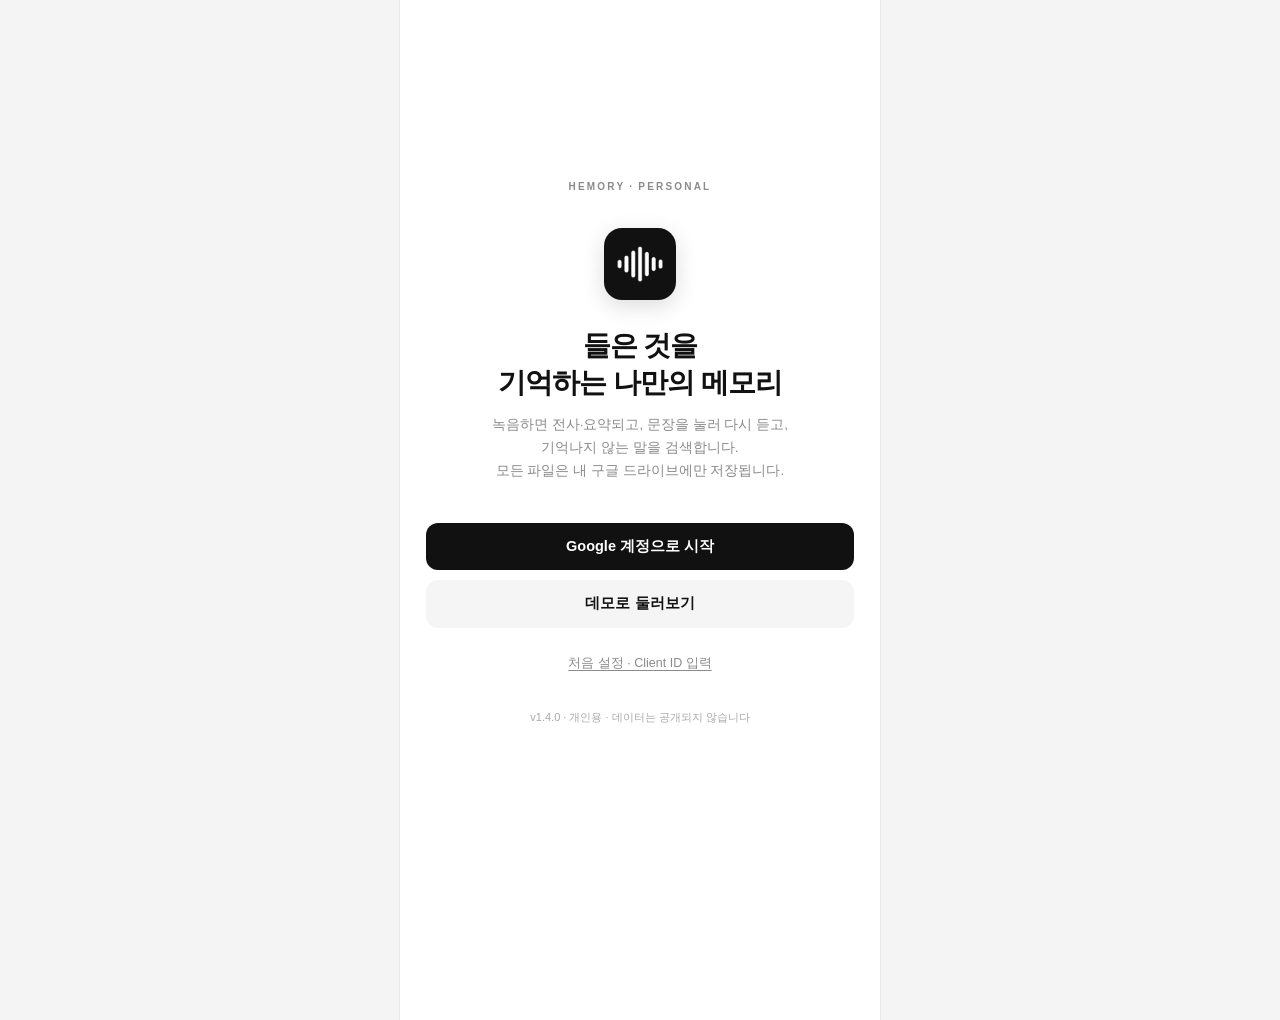
==== index.html @ e5622d0b "v1.4.0: 30분 자동 분할 녹음·리스트 요약·선택/상세 삭제·Blob 재생·무음 감지·기기 복구·센서 재연결 - 녹음: VAD 게이트를 녹음 경로에서 제거(엎어서 시작해도 무" ====
<!DOCTYPE html>
<html lang="ko">
<head>
<meta charset="utf-8">
<meta name="viewport" content="width=device-width, initial-scale=1, viewport-fit=cover, maximum-scale=1, user-scalable=no">
<title>Hemory 개인용</title>
<meta name="description" content="내 드라이브에만 저장되는 개인 녹음·전사·검색 메모리">
<meta name="apple-mobile-web-app-capable" content="yes">
<meta name="mobile-web-app-capable" content="yes">
<meta name="apple-mobile-web-app-status-bar-style" content="default">
<meta name="apple-mobile-web-app-title" content="Hemory">
<meta name="format-detection" content="telephone=no">
<meta name="theme-color" content="#ffffff">
<link rel="manifest" href="manifest.webmanifest">
<link rel="apple-touch-icon" sizes="180x180" href="icons/icon-180.png">
<link rel="icon" href="icons/favicon-32.png" sizes="32x32">
<link rel="stylesheet" href="app.css">
<script src="https://accounts.google.com/gsi/client" async defer></script>
</head>
<body>
<div id="app">

  <!-- ── 인증 게이트 ─────────────────────────────── -->
  <section id="screen-gate" class="screen active">
    <div class="gate">
      <div class="gate-brand">HEMORY<span class="dot">·</span>PERSONAL</div>
      <div class="gate-mark"><img src="icons/icon-192.png" alt="" width="72" height="72"></div>
      <h1 class="gate-title">들은 것을<br>기억하는 나만의 메모리</h1>
      <p class="gate-desc">녹음하면 전사·요약되고, 문장을 눌러 다시 듣고,<br>기억나지 않는 말을 검색합니다.<br>모든 파일은 내 구글 드라이브에만 저장됩니다.</p>
      <button id="btn-signin" class="btn btn-primary btn-block">Google 계정으로 시작</button>
      <button id="btn-demo" class="btn btn-ghost btn-block">데모로 둘러보기</button>
      <button id="btn-gate-setup" class="link-btn">처음 설정 · Client ID 입력</button>
      <div class="gate-foot">v<span id="app-version">1.0</span> · 개인용 · 데이터는 공개되지 않습니다</div>
    </div>
  </section>

  <!-- ── 타임라인 ────────────────────────────────── -->
  <section id="screen-timeline" class="screen">
    <header class="head">
      <div class="head-row">
        <div>
          <div class="brand">HEMORY</div>
          <h1 class="head-title" id="tl-month">기록</h1>
        </div>
        <div class="head-actions">
          <button class="text-btn" id="btn-select">선택</button>
          <button class="icon-btn" id="btn-sync" title="동기화" aria-label="동기화">
            <svg viewBox="0 0 24 24" width="20" height="20"><path d="M4 10a8 8 0 0 1 13.7-4.3L20 8M20 4v4h-4M20 14a8 8 0 0 1-13.7 4.3L4 16M4 20v-4h4" fill="none" stroke="currentColor" stroke-width="1.6" stroke-linecap="round" stroke-linejoin="round"/></svg>
          </button>
        </div>
      </div>
      <div class="head-sub" id="tl-sub">불러오는 중…</div>
    </header>
    <div class="chips" id="tl-chips"></div>
    <div id="recovery" class="recovery" hidden></div>
    <div id="tl-tip"></div>
    <div id="tl-list" class="list"></div>
  </section>

  <!-- ── 검색 ────────────────────────────────────── -->
  <section id="screen-search" class="screen">
    <header class="head head-search">
      <div class="searchbar">
        <svg viewBox="0 0 24 24" width="18" height="18" aria-hidden="true"><circle cx="11" cy="11" r="6.5" fill="none" stroke="currentColor" stroke-width="1.7"/><path d="m16 16 4 4" stroke="currentColor" stroke-width="1.7" stroke-linecap="round"/></svg>
        <input id="q" type="text" inputmode="search" autocomplete="off" autocapitalize="off" placeholder="기억나지 않는 말을 검색" autocomplete="off" enterkeyhint="search">
        <button id="q-clear" class="q-clear" hidden aria-label="지우기">✕</button>
      </div>
      <div class="seg" id="search-mode">
        <button data-mode="search" class="on">검색</button>
        <button data-mode="ask">AI에게 묻기</button>
      </div>
    </header>
    <div class="chips" id="search-chips"></div>
    <div id="search-body" class="list"></div>
  </section>

  <!-- ── 설정 ────────────────────────────────────── -->
  <section id="screen-settings" class="screen">
    <header class="head">
      <div class="brand">HEMORY</div>
      <h1 class="head-title">설정</h1>
    </header>
    <div id="settings-body" class="settings"></div>
  </section>

  <!-- ── 하단 탭 ─────────────────────────────────── -->
  <nav class="tabbar" id="tabbar" hidden>
    <button data-tab="timeline" class="active">
      <svg viewBox="0 0 24 24" width="22" height="22"><path d="M4 7h16M4 12h16M4 17h10" fill="none" stroke="currentColor" stroke-width="1.6" stroke-linecap="round"/></svg>
      <span>타임라인</span>
    </button>
    <button data-tab="search">
      <svg viewBox="0 0 24 24" width="22" height="22"><circle cx="11" cy="11" r="6.5" fill="none" stroke="currentColor" stroke-width="1.7"/><path d="m16 16 4 4" stroke="currentColor" stroke-width="1.7" stroke-linecap="round"/></svg>
      <span>검색</span>
    </button>
    <button data-tab="settings">
      <svg viewBox="0 0 24 24" width="22" height="22"><circle cx="12" cy="12" r="3.2" fill="none" stroke="currentColor" stroke-width="1.6"/><path d="M12 3v2.2M12 18.8V21M3 12h2.2M18.8 12H21M5.6 5.6l1.6 1.6M16.8 16.8l1.6 1.6M18.4 5.6l-1.6 1.6M7.2 16.8l-1.6 1.6" stroke="currentColor" stroke-width="1.6" stroke-linecap="round"/></svg>
      <span>설정</span>
    </button>
  </nav>

  <button class="fab" id="fab" hidden aria-label="녹음 시작">
    <svg viewBox="0 0 24 24" width="24" height="24"><rect x="9" y="3" width="6" height="11" rx="3" fill="none" stroke="currentColor" stroke-width="1.8"/><path d="M6 11a6 6 0 0 0 12 0M12 17v4" fill="none" stroke="currentColor" stroke-width="1.8" stroke-linecap="round"/></svg>
  </button>

  <!-- ── Google 연결이 필요할 때만 나오는 막대 ─────────────── -->
  <button id="conn-bar" class="conn-bar" hidden>
    <svg viewBox="0 0 24 24" width="17" height="17" aria-hidden="true"><path d="M20 12a8 8 0 1 1-2.3-5.6" fill="none" stroke="currentColor" stroke-width="1.7" stroke-linecap="round"/><path d="M20 4v4h-4" fill="none" stroke="currentColor" stroke-width="1.7" stroke-linecap="round" stroke-linejoin="round"/></svg>
    <span>Google 연결이 잠시 끊겼습니다 · <b>탭하여 다시 연결</b></span>
  </button>
</div>

<div id="sheet-root"></div>
<div id="del-bar" class="del-bar" hidden></div>
<div id="auto-bar" class="auto-bar" hidden></div>
<button id="flip-chip" class="flip-chip" hidden></button>
<div id="sleep-overlay" hidden><div class="so-body"><span class="so-dot"></span><span class="so-txt">녹음 중</span><span class="so-time" id="so-time">00:00</span></div><div class="so-hint">들면 자동으로 저장합니다</div></div>
<div id="toast" class="toast" role="status" aria-live="polite"></div>

<script type="module" src="js/app.js"></script>
</body>
</html>
---- app.css ----
/* ── Hemory 개인용 · 화이트 모노톤 ───────────────────────────── */
:root{
  --bg:#ffffff;
  --ink:#111111;
  --ink-2:#3b3b3b;
  --muted:#8b8b8b;
  --muted-2:#a9a9a9;
  --line:#ededed;
  --line-2:#d9d9d9;
  --chip:#f5f5f5;
  --chip-on:#111111;
  --radius:18px;
  --sb:env(safe-area-inset-bottom, 0px);
  --st:env(safe-area-inset-top, 0px);
  --ease:cubic-bezier(.32,.72,0,1);
}
*{box-sizing:border-box;-webkit-tap-highlight-color:transparent}
html,body{margin:0;padding:0}
body{
  background:#f4f4f4;color:var(--ink);
  font-family:-apple-system,BlinkMacSystemFont,"Apple SD Gothic Neo","Pretendard","Helvetica Neue",Arial,sans-serif;
  font-size:15px;line-height:1.5;
  -webkit-font-smoothing:antialiased;
  overscroll-behavior-y:none;
}
button{font:inherit;color:inherit;border:0;background:none;cursor:pointer}
input{font:inherit;color:inherit}
#app{
  max-width:480px;margin:0 auto;min-height:100dvh;background:var(--bg);
  box-shadow:0 0 0 1px rgba(0,0,0,.05);position:relative;
  padding-top:var(--st);
  overflow-x:hidden;
}
.screen{display:none;padding-bottom:calc(120px + var(--sb))}
.screen.active{display:block;animation:fade .22s var(--ease)}
@keyframes fade{from{opacity:0;transform:translateY(4px)}to{opacity:1;transform:none}}

/* ── 공통 헤더 ─────────────────────────────── */
.head{padding:22px 20px 8px}
.head-row{display:flex;align-items:flex-start;justify-content:space-between;gap:12px}
.brand{font-size:10px;letter-spacing:.18em;color:var(--muted);font-weight:600;margin-bottom:6px}
.head-title{margin:0;font-size:27px;line-height:1.22;letter-spacing:-.03em;font-weight:700}
.head-sub{margin-top:8px;font-size:13px;color:var(--muted)}
.icon-btn{
  width:38px;height:38px;border:1px solid var(--line-2);border-radius:50%;
  display:grid;place-items:center;color:var(--ink-2);background:#fff;flex:0 0 auto;margin-top:2px;
}
.icon-btn:active{background:var(--chip)}
.icon-btn.spin svg{animation:spin 1s linear infinite}
@keyframes spin{to{transform:rotate(360deg)}}

/* ── 칩 ────────────────────────────────────── */
.chips{display:flex;gap:7px;padding:10px 20px 4px;overflow-x:auto;scrollbar-width:none}
.chips::-webkit-scrollbar{display:none}
.chip{
  flex:0 0 auto;padding:7px 13px;border-radius:999px;background:var(--chip);
  font-size:13px;color:var(--ink-2);white-space:nowrap;border:1px solid transparent;
  transition:background .15s,color .15s;
}
.chip.on{background:var(--chip-on);color:#fff}

/* ── 타임라인 ──────────────────────────────── */
.list{padding:6px 12px 0}
.daylabel{
  display:flex;align-items:baseline;gap:8px;
  padding:18px 8px 8px;font-size:12px;color:var(--muted);letter-spacing:.02em;
}
.daylabel b{color:var(--ink);font-size:14px;font-weight:600;letter-spacing:-.01em}
.card{
  display:grid;grid-template-columns:52px 1fr;gap:12px;width:100%;text-align:left;
  padding:14px 12px;border-radius:14px;background:#fff;border:1px solid var(--line);
  margin-bottom:8px;transition:background .12s;
}
.card:active{background:#fafafa}
.card.pending{border-style:dashed;color:var(--ink-2)}
.card-time{font-size:12px;color:var(--muted);font-variant-numeric:tabular-nums;padding-top:2px}
.card-top{display:flex;align-items:center;gap:6px;margin-bottom:5px}
.tag{font-size:10px;letter-spacing:.06em;font-weight:600;padding:3px 7px;border-radius:6px;background:var(--chip);color:var(--ink-2)}
.tag.meeting{background:#111;color:#fff}
.tag.pending{background:#fff;border:1px dashed var(--line-2);color:var(--muted)}
.card-title{font-size:15.5px;font-weight:600;letter-spacing:-.02em;line-height:1.35;margin:0 0 4px;display:-webkit-box;-webkit-line-clamp:2;-webkit-box-orient:vertical;overflow:hidden}
.card-line{font-size:13px;color:var(--muted);line-height:1.45;margin:0;display:-webkit-box;-webkit-line-clamp:2;-webkit-box-orient:vertical;overflow:hidden}
.card-meta{display:flex;gap:10px;font-size:11.5px;color:var(--muted-2);margin-top:7px}

.empty{padding:56px 24px;text-align:center;color:var(--muted)}
.empty h3{margin:0 0 6px;font-size:15px;font-weight:600;color:var(--ink)}
.empty p{margin:0;font-size:13px;line-height:1.6}

/* ── 검색 ──────────────────────────────────── */
.head-search{padding-top:16px;position:sticky;top:0;background:rgba(255,255,255,.94);backdrop-filter:saturate(180%) blur(14px);z-index:6;padding-bottom:10px;border-bottom:1px solid var(--line)}
.searchbar{display:flex;align-items:center;gap:9px;padding:0 14px;height:44px;border-radius:13px;background:var(--chip);color:var(--muted)}
.searchbar input{flex:1;border:0;background:none;outline:none;font-size:15.5px;color:var(--ink)}
.searchbar input::placeholder{color:var(--muted)}
.q-clear{font-size:12px;color:var(--muted);padding:4px 6px}
.seg{display:flex;gap:4px;margin-top:10px;background:var(--chip);padding:3px;border-radius:11px}
.seg button{flex:1;padding:7px 0;border-radius:8px;font-size:13px;color:var(--muted);font-weight:500}
.seg button.on{background:#fff;color:var(--ink);font-weight:600;box-shadow:0 1px 2px rgba(0,0,0,.06)}
.hit{width:100%;text-align:left;padding:14px 10px;border-bottom:1px solid var(--line)}
.hit:active{background:#fafafa}
.hit-meta{display:flex;gap:8px;align-items:center;font-size:11.5px;color:var(--muted);margin-bottom:6px}
.hit-text{font-size:14.5px;line-height:1.55;letter-spacing:-.01em;margin:0}
.hit-text mark{background:#111;color:#fff;border-radius:3px;padding:0 2px}
.hit-where{font-size:11.5px;color:var(--muted-2);margin-top:6px}
.search-hint{padding:14px 20px;font-size:12.5px;color:var(--muted)}
.ask-box{padding:16px 16px 0}
.ask-card{border:1px solid var(--line);border-radius:16px;padding:16px}
.ask-q{font-size:13px;color:var(--muted);margin-bottom:8px}
.ask-a{font-size:15px;line-height:1.65;white-space:pre-wrap}
.ask-src{margin-top:14px;border-top:1px solid var(--line);padding-top:10px}
.ask-src h4{margin:0 0 6px;font-size:11px;letter-spacing:.08em;color:var(--muted);font-weight:600}
.src{display:block;width:100%;text-align:left;padding:8px 0;font-size:12.5px;color:var(--ink-2);border-bottom:1px solid var(--line)}
.src:last-child{border-bottom:0}
.src b{font-weight:600}
.src span{color:var(--muted-2);font-variant-numeric:tabular-nums}

/* ── 설정 ──────────────────────────────────── */
.settings{padding:8px 20px 0}
.sgroup{margin-bottom:26px}
.sgroup h2{font-size:11px;letter-spacing:.12em;color:var(--muted);font-weight:600;margin:0 0 8px}
.srow{display:flex;align-items:center;justify-content:space-between;gap:14px;padding:14px 0;border-bottom:1px solid var(--line)}
.srow:last-child{border-bottom:0}
.srow .k{font-size:14px}
.srow .v{font-size:13px;color:var(--muted);text-align:right;word-break:break-all}
.srow button.act{font-size:13px;color:var(--ink);text-decoration:underline;text-underline-offset:3px}
.note{font-size:12px;color:var(--muted);line-height:1.65;margin:8px 0 0}
.field{margin-top:10px}
.field label{display:block;font-size:12px;color:var(--muted);margin-bottom:6px}
.field input{width:100%;padding:12px 13px;border:1px solid var(--line-2);border-radius:11px;font-size:13.5px;outline:none;background:#fff}
.field input:focus{border-color:#111}
.field .hint{font-size:11.5px;color:var(--muted-2);margin-top:6px;line-height:1.55}
.btn{display:inline-flex;align-items:center;justify-content:center;gap:8px;border-radius:12px;font-size:14.5px;font-weight:600;padding:13px 18px;transition:opacity .15s,background .15s;text-decoration:none}
.btn:active{opacity:.7}
.btn-primary{background:#111;color:#fff}
.btn-ghost{background:var(--chip);color:var(--ink)}
.btn-line{background:#fff;color:var(--ink);border:1px solid var(--line-2)}
.btn-block{width:100%;margin-top:10px}
.btn[disabled]{opacity:.45}
.link-btn{font-size:12.5px;color:var(--muted);text-decoration:underline;text-underline-offset:3px;margin-top:18px;padding:8px}

/* ── 게이트 ────────────────────────────────── */
.gate{padding:44px 26px 40px;text-align:center;min-height:100dvh;display:flex;flex-direction:column;justify-content:center}
.gate-brand{font-size:10px;letter-spacing:.22em;color:var(--muted);font-weight:600;margin-bottom:34px}
.gate-brand .dot{margin:0 4px}
.gate-mark img{border-radius:18px;box-shadow:0 6px 22px rgba(0,0,0,.14)}
.gate-title{font-size:28px;line-height:1.32;letter-spacing:-.035em;margin:22px 0 12px;font-weight:700}
.gate-desc{font-size:13.5px;color:var(--muted);line-height:1.7;margin:0 0 30px}
.gate-foot{margin-top:28px;font-size:11px;color:var(--muted-2)}

/* ── 탭바 · FAB ────────────────────────────── */
.tabbar{
  position:fixed;left:0;right:0;bottom:0;z-index:20;
  max-width:480px;margin:0 auto;display:flex;
  background:rgba(255,255,255,.92);backdrop-filter:saturate(180%) blur(18px);
  border-top:1px solid var(--line);padding-bottom:var(--sb);
}
.tabbar[hidden]{display:none}
.fab[hidden]{display:none}
/* 안내 배너(타임라인 상단 인라인) */
.install-tip{display:flex;gap:10px;align-items:flex-start;background:#111;color:#fff;border-radius:14px;padding:12px 14px;margin:14px 20px 2px;font-size:12.5px;line-height:1.5;animation:fade .3s var(--ease)}
.install-tip .x{color:#fff;opacity:.55;font-size:14px;flex:0 0 auto;padding:0 2px}
.install-tip b{font-weight:600}
.install-tip span{display:block;color:rgba(255,255,255,.62);margin-top:2px}
.tabbar button{flex:1;display:flex;flex-direction:column;align-items:center;gap:3px;padding:9px 0 7px;color:var(--muted-2);font-size:10.5px;letter-spacing:.01em}
.tabbar button.active{color:var(--ink)}
.tabbar button.active svg{stroke-width:1.9}
.fab{
  position:fixed;z-index:21;right:calc(50% - 240px + 18px);bottom:calc(74px + var(--sb));
  width:56px;height:56px;border-radius:50%;background:#111;color:#fff;
  display:grid;place-items:center;box-shadow:0 8px 24px rgba(0,0,0,.22);
}
@media (max-width:520px){.fab{right:18px}}
.fab:active{transform:scale(.96)}

/* ── 시트 ──────────────────────────────────── */
.sheet-backdrop{position:fixed;inset:0;background:rgba(0,0,0,.35);z-index:30;opacity:0;transition:opacity .24s}
.sheet-backdrop.show{opacity:1}
.sheet{
  position:fixed;left:0;right:0;bottom:0;z-index:31;max-width:480px;margin:0 auto;
  background:#fff;border-radius:24px 24px 0 0;max-height:92dvh;display:flex;flex-direction:column;
  transform:translateY(100%);transition:transform .32s var(--ease);box-shadow:0 -8px 40px rgba(0,0,0,.14);
}
.sheet.show{transform:none}
.sheet.tall{height:92dvh}
.sheet-head{flex:0 0 auto;padding:8px 20px 12px;border-bottom:1px solid var(--line);position:relative}
.grab{width:36px;height:4px;border-radius:2px;background:var(--line-2);margin:0 auto 12px}
.sheet-title{margin:0;font-size:19px;line-height:1.3;letter-spacing:-.025em;font-weight:700;padding-right:34px}
.sheet-sub{font-size:12px;color:var(--muted);margin-top:6px;display:flex;gap:8px;flex-wrap:wrap;align-items:center}
.sheet-close{position:absolute;right:14px;top:22px;width:30px;height:30px;border-radius:50%;background:var(--chip);color:var(--ink-2);display:grid;place-items:center;font-size:13px}
.sheet-body{flex:1 1 auto;overflow-y:auto;-webkit-overflow-scrolling:touch;padding:0 0 24px}
.sheet-foot{flex:0 0 auto;border-top:1px solid var(--line);padding:10px 16px calc(10px + var(--sb));background:#fff}

/* ── 상세 ──────────────────────────────────── */
.detail-sec{padding:18px 20px;border-bottom:1px solid var(--line)}
.detail-sec:last-child{border-bottom:0}
.detail-sec h3{font-size:11px;letter-spacing:.1em;color:var(--muted);font-weight:600;margin:0 0 10px}
.oneline{font-size:16px;line-height:1.55;letter-spacing:-.02em;margin:0;font-weight:500}
.bullets{margin:0;padding:0;list-style:none}
.bullets li{position:relative;padding-left:13px;font-size:14px;line-height:1.6;margin-bottom:7px;color:var(--ink-2)}
.bullets li:before{content:"";position:absolute;left:0;top:9px;width:4px;height:4px;border-radius:50%;background:var(--line-2)}
.actions li{padding-left:0;display:flex;gap:8px;align-items:flex-start}
.actions li:before{display:none}
.actions .own{flex:0 0 auto;font-size:11px;font-weight:600;background:var(--chip);border-radius:5px;padding:2px 6px;margin-top:2px}
.transcript{padding:6px 12px 0}
.tr-hint{font-size:11.5px;color:var(--muted-2);padding:0 8px 10px}
.tr{display:grid;grid-template-columns:34px 1fr;gap:10px;width:100%;text-align:left;padding:8px;border-radius:10px;transition:background .15s}
.tr:active{background:#f7f7f7}
.tr.on{background:#f4f4f4}
.tr-t{font-size:10.5px;color:var(--muted-2);font-variant-numeric:tabular-nums;padding-top:4px}
.tr-body{font-size:14.5px;line-height:1.6;letter-spacing:-.01em;color:var(--ink-2)}
.tr.on .tr-body{color:var(--ink)}
.tr-sp{font-size:10.5px;color:var(--muted);font-weight:600;margin-right:5px}

/* ── 플레이어 ──────────────────────────────── */
.player{display:flex;align-items:center;gap:12px}
.pl-btn{width:40px;height:40px;border-radius:50%;background:#111;color:#fff;display:grid;place-items:center;flex:0 0 auto}
.pl-btn.small{width:34px;height:34px;background:var(--chip);color:var(--ink)}
.pl-mid{flex:1;min-width:0}
.pl-bar{height:3px;background:var(--line);border-radius:2px;overflow:hidden;margin-bottom:6px}
.pl-bar i{display:block;height:100%;width:0;background:#111}
.pl-time{display:flex;justify-content:space-between;font-size:10.5px;color:var(--muted);font-variant-numeric:tabular-nums}
.pl-title{font-size:11.5px;color:var(--muted);white-space:nowrap;overflow:hidden;text-overflow:ellipsis;margin-bottom:2px}

/* ── 녹음 시트 ─────────────────────────────── */
.rec-wrap{padding:10px 22px 26px;text-align:center}
.rec-timer{font-size:44px;font-weight:300;letter-spacing:-.02em;font-variant-numeric:tabular-nums;margin:8px 0 2px}
.rec-state{font-size:12px;color:var(--muted);letter-spacing:.06em;margin-bottom:14px}
.wave{height:64px;display:flex;align-items:center;justify-content:center;gap:3px;margin-bottom:18px}
.wave i{width:3px;border-radius:2px;background:#111;height:6px;transition:height .09s linear}
.rec-controls{display:flex;align-items:center;justify-content:center;gap:22px;margin:6px 0 4px}
.rec-main{width:72px;height:72px;border-radius:50%;background:#111;color:#fff;display:grid;place-items:center;font-size:13px;font-weight:600}
.rec-main.stop{background:#fff;border:2px solid #111;color:#111}
.rec-side{width:46px;height:46px;border-radius:50%;background:var(--chip);display:grid;place-items:center;font-size:12px;color:var(--ink-2)}
.rec-save{text-align:left;margin-top:18px}
.rec-save .field{margin-top:14px}
.rec-note{font-size:11.5px;color:var(--muted);line-height:1.6;margin-top:14px;text-align:left;padding:12px;background:var(--chip);border-radius:12px}
.rec-badges{display:flex;flex-wrap:wrap;gap:6px;justify-content:center;min-height:23px;margin:-6px 0 10px}
.rec-badge{font-size:11px;line-height:1;padding:6px 10px;border-radius:999px;background:var(--chip);color:var(--muted);display:inline-flex;align-items:center;gap:5px}
.rec-badge.on{background:#111;color:#fff}
.rec-opt{display:flex;align-items:center;gap:12px;text-align:left;padding:11px 13px;border:1px solid var(--line);border-radius:14px;margin:14px 0 4px}
.rec-opt-txt{flex:1}
.rec-opt-txt b{display:block;font-size:13px;font-weight:600;letter-spacing:-.01em}
.rec-opt-txt span{display:block;font-size:11.5px;color:var(--muted);line-height:1.45;margin-top:3px}
.sw{flex:0 0 auto;width:44px;height:26px;border-radius:999px;background:#d7d7d7;position:relative;transition:background .18s;border:0;padding:0}
.sw i{position:absolute;top:3px;left:3px;width:20px;height:20px;border-radius:50%;background:#fff;box-shadow:0 1px 2px rgba(0,0,0,.22);transition:transform .18s}
.sw[aria-checked="true"]{background:#111}
.sw[aria-checked="true"] i{transform:translateX(18px)}
.sw:disabled{opacity:.4}

/* 뒤집어 녹음 — 상태 칩(타임라인) */
.flip-chip{position:fixed;left:50%;transform:translateX(-50%);bottom:calc(var(--sb) + 78px);z-index:64;display:inline-flex;align-items:center;gap:7px;padding:8px 13px;border-radius:999px;background:rgba(17,17,17,.92);color:#fff;font-size:11.5px;line-height:1;box-shadow:0 6px 20px rgba(0,0,0,.18);animation:fade .25s var(--ease);max-width:calc(100% - 32px);white-space:nowrap;overflow:hidden;text-overflow:ellipsis}
.flip-chip[hidden]{display:none}
.flip-chip .fc-dot{width:7px;height:7px;border-radius:50%;background:#6f6f6f;flex:0 0 auto}
.flip-chip[data-state="ready"] .fc-dot{background:#fff}
.flip-chip[data-state="active"] .fc-dot{background:#fff;animation:sopulse 1.2s infinite}
.flip-chip[data-state="need-tap"] .fc-dot{background:#9a9a9a;box-shadow:0 0 0 2px rgba(255,255,255,.18)}
.flip-chip[data-state="denied"] .fc-dot,.flip-chip[data-state="nosignal"] .fc-dot{background:#ef4444}
.flip-chip:active{transform:translateX(-50%) scale(.99)}

/* 뒤집어 녹음 — 설정의 센서 실시간 표시 */
.flip-test{margin:10px 0 2px;border:1px solid var(--line);border-radius:14px;overflow:hidden}
.flip-now{padding:10px 13px;font-size:12px;color:var(--ink-2);font-variant-numeric:tabular-nums}
.flip-verdict{padding:10px 13px;font-size:12px;font-weight:600;color:var(--muted);border-top:1px solid var(--line);transition:background .18s,color .18s}
.flip-verdict[data-pose="down"]{background:#111;color:#fff}

/* 예약 녹음 배너 */
.auto-bar{position:fixed;left:50%;transform:translateX(-50%);width:calc(100% - 24px);max-width:456px;bottom:calc(var(--sb) + 76px);z-index:70;display:flex;align-items:center;gap:10px;padding:11px 14px;background:#111;color:#fff;border-radius:14px;box-shadow:0 10px 28px rgba(0,0,0,.22)}
.auto-bar[hidden]{display:none}
.ab-dot{width:8px;height:8px;border-radius:50%;background:#fff;opacity:.85;animation:sopulse 1.6s infinite;flex:0 0 auto}
.ab-main{flex:1;min-width:0}
.ab-main b{display:block;font-size:12.5px;font-weight:600}
.ab-main span{display:block;font-size:11px;color:rgba(255,255,255,.62);font-variant-numeric:tabular-nums;white-space:nowrap;overflow:hidden;text-overflow:ellipsis}
.ab-stop{flex:0 0 auto;font-size:12px;font-weight:600;padding:7px 12px;border-radius:10px;background:rgba(255,255,255,.16);color:#fff}

/* Google 연결이 필요할 때만 나오는 막대 */
.conn-bar{
  position:fixed;left:50%;transform:translateX(-50%);width:calc(100% - 24px);max-width:456px;
  bottom:calc(var(--sb) + 62px);z-index:65;display:flex;align-items:center;gap:9px;
  padding:10px 14px;background:#111;color:#fff;border-radius:13px;text-align:left;font-size:12px;line-height:1.35;
  box-shadow:0 10px 26px rgba(0,0,0,.2);animation:fade .25s var(--ease);
}
.conn-bar[hidden]{display:none}
.conn-bar svg{flex:0 0 auto;opacity:.85}
.conn-bar b{font-weight:600}
.conn-bar:active{transform:translateX(-50%) scale(.99)}

/* 뒤집어서 녹음 — OLED 절전 오버레이 */
#sleep-overlay{position:fixed;inset:0;background:#000;z-index:90;display:flex;flex-direction:column;align-items:center;justify-content:center;opacity:0;transition:opacity .4s var(--ease)}
#sleep-overlay[hidden]{display:none}
#sleep-overlay.show{opacity:1}
.so-body{display:flex;align-items:center;gap:10px;color:#6d6d6d}
.so-dot{width:8px;height:8px;border-radius:50%;background:#7a7a7a;animation:sopulse 1.8s infinite}
.so-txt{font-size:12px;letter-spacing:.2em}
.so-time{font-size:12px;font-variant-numeric:tabular-nums;color:#585858}
.so-hint{position:absolute;bottom:calc(var(--sb) + 30px);font-size:10.5px;color:#3a3a3a;letter-spacing:.04em}
@keyframes sopulse{0%,100%{opacity:.22}50%{opacity:.85}}

/* 예약 녹음 설정 */
.sch{margin-top:10px;border-top:1px solid var(--line)}
.sch-row{display:flex;align-items:center;gap:8px;padding:9px 0;border-bottom:1px solid var(--line)}
.sch-day{flex:0 0 auto;width:34px;height:30px;border-radius:9px;background:var(--chip);color:var(--muted);font-size:13px;font-weight:600}
.sch-day.on{background:#111;color:#fff}
.sch-row input[type=time]{flex:1;min-width:0;border:1px solid var(--line-2);border-radius:9px;padding:6px 8px;font-size:13px;background:#fff;color:var(--ink);font-variant-numeric:tabular-nums;-webkit-appearance:none}
.sch-row input[type=time]:disabled{opacity:.4}
.sch-dash{color:var(--muted-2);font-size:12px}
.sch-hint{display:flex;justify-content:space-between;align-items:center;margin-top:10px;font-size:11.5px;color:var(--muted)}
.guide-step{display:flex;gap:10px;font-size:13px;line-height:1.6;color:var(--ink-2);margin-bottom:8px}
.guide-step b{flex:0 0 18px;font-weight:600;color:var(--ink)}
.guide-block{border:1px solid var(--line);border-radius:14px;padding:14px;margin-bottom:12px}
.guide-block h3{margin:0 0 8px;font-size:14px;font-weight:700;letter-spacing:-.01em}

/* ── 토스트 ────────────────────────────────── */
.toast{
  position:fixed;left:50%;bottom:calc(96px + var(--sb));transform:translate(-50%,14px);
  background:#111;color:#fff;font-size:12.5px;padding:10px 16px;border-radius:999px;
  opacity:0;pointer-events:none;transition:opacity .2s,transform .2s;z-index:60;max-width:86%;text-align:center;
}
.toast.show{opacity:1;transform:translate(-50%,0)}
.spinner{width:16px;height:16px;border:2px solid rgba(255,255,255,.35);border-top-color:#fff;border-radius:50%;animation:spin .8s linear infinite;display:inline-block}
.spinner.dark{border-color:rgba(0,0,0,.15);border-top-color:#111}
.loading{padding:40px 20px;text-align:center;color:var(--muted);font-size:13px}

/* ── v1.4: 선택 삭제 · 요약 미리보기 · 재생 상태 · 구간 표시 ─────────── */
.head-actions{display:flex;align-items:center;gap:6px;flex:0 0 auto}
.text-btn{padding:0 10px;height:38px;border-radius:19px;border:1px solid var(--line-2);background:#fff;font-size:12.5px;font-weight:600;color:var(--ink-2);letter-spacing:-.01em}
.text-btn.on{background:#111;border-color:#111;color:#fff}
.text-btn:active{transform:scale(.98)}
.btn-danger{background:#111;color:#fff}
.btn-danger:disabled{opacity:.35}

.card.selectable{grid-template-columns:24px 52px 1fr}
.card.selectable .ck{
  width:22px;height:22px;border-radius:50%;border:1.5px solid var(--line-2);
  display:grid;place-items:center;font-size:12px;line-height:1;color:#fff;align-self:center;background:#fff;
}
.card.on{border-color:#111;background:#fafafa}
.card.on .ck{background:#111;border-color:#111}
.tag.seg{background:#fff;border:1px solid var(--line-2);color:var(--muted);font-variant-numeric:tabular-nums}

.del-bar{
  position:fixed;left:50%;transform:translateX(-50%);width:calc(100% - 24px);max-width:456px;
  bottom:calc(var(--sb) + 76px);z-index:72;display:flex;align-items:center;gap:8px;
  padding:10px 12px;background:#111;color:#fff;border-radius:14px;box-shadow:0 10px 28px rgba(0,0,0,.22);
}
.del-bar[hidden]{display:none}
.del-bar .db-n{flex:1;font-size:12.5px;font-weight:600}
.db-btn{padding:7px 12px;border-radius:999px;background:rgba(255,255,255,.14);color:#fff;font-size:12px;font-weight:600;white-space:nowrap}
.db-btn.danger{background:#fff;color:#111}
.db-btn:disabled{opacity:.4}

.del-list{border:1px solid var(--line);border-radius:12px;overflow:hidden}
.del-row{display:flex;gap:10px;padding:9px 12px;font-size:12.5px;border-bottom:1px solid var(--line);line-height:1.4}
.del-row:last-child{border-bottom:0}
.del-row .dr-t{color:var(--muted);flex:0 0 auto;font-variant-numeric:tabular-nums}
.del-row .dr-n{flex:1;min-width:0;overflow:hidden;text-overflow:ellipsis;white-space:nowrap}
.del-row.muted{color:var(--muted)}
.link-danger{font-size:12.5px;color:var(--muted);text-decoration:underline;text-underline-offset:3px}

.recovery{padding:6px 20px 0}
.rec-card{display:flex;align-items:center;gap:10px;padding:11px 12px;border:1px solid var(--line-2);border-radius:14px;background:#fafafa}
.rec-card .rc-main{flex:1;min-width:0;display:flex;flex-direction:column;gap:2px}
.rec-card .rc-main b{font-size:12.5px;letter-spacing:-.01em}
.rec-card .rc-main span{font-size:11.5px;color:var(--muted);overflow:hidden;text-overflow:ellipsis;white-space:nowrap}
.rec-card .db-btn{background:#111;color:#fff}
.rec-card .db-btn:last-child{background:var(--chip);color:var(--ink-2)}

.pl-status{margin-top:8px;font-size:11.5px;color:var(--muted);text-align:center;line-height:1.4}
.pl-status.loading{color:var(--muted)}
.pl-status.error{color:#b91c1c}
.pl-btn.busy{opacity:.55}

.tr-head{
  position:sticky;top:0;z-index:2;margin:12px 0 4px;padding:6px 2px 5px;
  font-size:10.5px;letter-spacing:.08em;color:var(--muted);font-weight:600;
  background:linear-gradient(#fff 70%,rgba(255,255,255,0));
}
.tr-head:first-child{margin-top:2px}
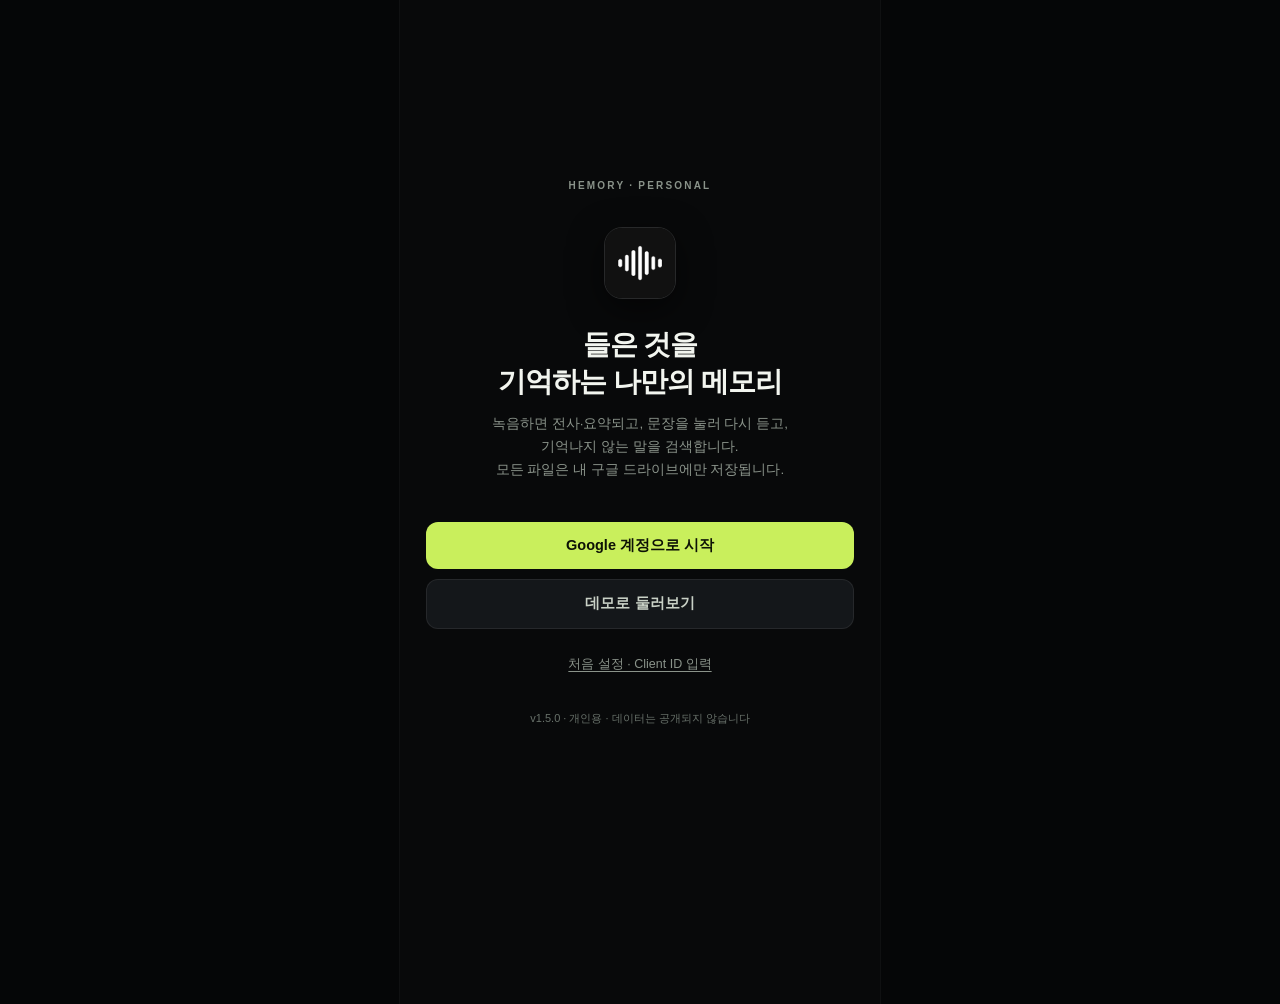
==== commit 14008642: "v1.5.0: 다크 타임라인 UI(4탭) + 앱 전환 복귀 시 마이크·센서 재요청 제거 - 참고 스크린샷 구조로 UI 개편: 딥 블랙 배경 + 라임 포인트, 상단 듣기 시작 바(마" ====
--- a/index.html
+++ b/index.html
@@ -7,10 +7,10 @@
 <meta name="description" content="내 드라이브에만 저장되는 개인 녹음·전사·검색 메모리">
 <meta name="apple-mobile-web-app-capable" content="yes">
 <meta name="mobile-web-app-capable" content="yes">
-<meta name="apple-mobile-web-app-status-bar-style" content="default">
+<meta name="apple-mobile-web-app-status-bar-style" content="black">
 <meta name="apple-mobile-web-app-title" content="Hemory">
 <meta name="format-detection" content="telephone=no">
-<meta name="theme-color" content="#ffffff">
+<meta name="theme-color" content="#0a0b0c">
 <link rel="manifest" href="manifest.webmanifest">
 <link rel="apple-touch-icon" sizes="180x180" href="icons/icon-180.png">
 <link rel="icon" href="icons/favicon-32.png" sizes="32x32">
@@ -36,48 +36,99 @@
 
   <!-- ── 타임라인 ────────────────────────────────── -->
   <section id="screen-timeline" class="screen">
-    <header class="head">
-      <div class="head-row">
-        <div>
-          <div class="brand">HEMORY</div>
-          <h1 class="head-title" id="tl-month">기록</h1>
-        </div>
-        <div class="head-actions">
-          <button class="text-btn" id="btn-select">선택</button>
-          <button class="icon-btn" id="btn-sync" title="동기화" aria-label="동기화">
-            <svg viewBox="0 0 24 24" width="20" height="20"><path d="M4 10a8 8 0 0 1 13.7-4.3L20 8M20 4v4h-4M20 14a8 8 0 0 1-13.7 4.3L4 16M4 20v-4h4" fill="none" stroke="currentColor" stroke-width="1.6" stroke-linecap="round" stroke-linejoin="round"/></svg>
-          </button>
-        </div>
-      </div>
-      <div class="head-sub" id="tl-sub">불러오는 중…</div>
-    </header>
-    <div class="chips" id="tl-chips"></div>
+    <div class="topbar">
+      <button class="menu-btn" id="btn-menu" aria-label="메뉴 · 설정">
+        <svg viewBox="0 0 24 24" width="20" height="20" aria-hidden="true"><path d="M4 7h16M4 12h16M4 17h16" fill="none" stroke="currentColor" stroke-width="1.7" stroke-linecap="round"/></svg>
+      </button>
+      <span class="topbar-sep" aria-hidden="true"></span>
+      <button class="listen-pill" id="btn-listen" aria-label="탭하여 듣기 시작">
+        <span class="lp-text">
+          <span class="lp-title">탭하여 듣기 시작</span>
+          <span class="lp-sub">마지막 시작 <b id="last-start">—</b></span>
+        </span>
+        <span class="lp-wave" aria-hidden="true"></span>
+      </button>
+    </div>
+
+    <div class="datenav">
+      <button class="dn-month" id="dn-month" aria-label="다른 날짜 고르기">
+        <span id="dn-month-text">2026 / 11</span>
+        <svg viewBox="0 0 24 24" width="15" height="15" aria-hidden="true"><path d="m9 6 6 6-6 6" fill="none" stroke="currentColor" stroke-width="1.8" stroke-linecap="round" stroke-linejoin="round"/></svg>
+      </button>
+      <button class="dn-today" id="btn-today">오늘로</button>
+    </div>
+
+    <div class="weekstrip" id="weekstrip" role="tablist" aria-label="요일별 날짜"></div>
+
     <div id="recovery" class="recovery" hidden></div>
     <div id="tl-tip"></div>
-    <div id="tl-list" class="list"></div>
+    <div id="tl-status" class="tl-status" hidden></div>
+    <div id="dayview" class="dayview"></div>
   </section>
 
-  <!-- ── 검색 ────────────────────────────────────── -->
+  <!-- ── 활동: 카테고리 · 요약 · 검색 ─────────────── -->
   <section id="screen-search" class="screen">
-    <header class="head head-search">
+    <header class="phead">
+      <h1>활동</h1>
+      <p>카테고리 · 요약 · 검색</p>
+    </header>
+    <div class="searchwrap">
       <div class="searchbar">
         <svg viewBox="0 0 24 24" width="18" height="18" aria-hidden="true"><circle cx="11" cy="11" r="6.5" fill="none" stroke="currentColor" stroke-width="1.7"/><path d="m16 16 4 4" stroke="currentColor" stroke-width="1.7" stroke-linecap="round"/></svg>
-        <input id="q" type="text" inputmode="search" autocomplete="off" autocapitalize="off" placeholder="기억나지 않는 말을 검색" autocomplete="off" enterkeyhint="search">
+        <input id="q" type="text" inputmode="search" autocomplete="off" autocapitalize="off" spellcheck="false" placeholder="기억나지 않는 말을 검색" enterkeyhint="search">
         <button id="q-clear" class="q-clear" hidden aria-label="지우기">✕</button>
       </div>
       <div class="seg" id="search-mode">
         <button data-mode="search" class="on">검색</button>
         <button data-mode="ask">AI에게 묻기</button>
       </div>
-    </header>
+    </div>
     <div class="chips" id="search-chips"></div>
     <div id="search-body" class="list"></div>
+  </section>
+
+  <!-- ── 인물: 화자 ─────────────────────────────── -->
+  <section id="screen-people" class="screen">
+    <header class="phead">
+      <h1>인물</h1>
+      <p>전사에서 확인된 화자</p>
+    </header>
+    <div id="people-sum" class="people-sum"></div>
+    <div id="people-list" class="list"></div>
+  </section>
+
+  <!-- ── 에이전트: AI 질문 · 설정 ─────────────────── -->
+  <section id="screen-agent" class="screen">
+    <header class="phead">
+      <h1>에이전트</h1>
+      <p>기록에 묻고, 녹음 환경을 관리합니다</p>
+    </header>
+    <div class="agent-card">
+      <div class="agent-top">
+        <span class="agent-dot" aria-hidden="true"></span>
+        <span class="agent-title">기록 에이전트</span>
+        <span class="agent-badge" id="agent-badge">Gemini</span>
+      </div>
+      <textarea id="ask-input" rows="2" placeholder="예: 지난 회의에서 정한 일정이 뭐였지?" autocomplete="off"></textarea>
+      <button class="btn btn-primary btn-block" id="ask-run">물어보기</button>
+      <p class="agent-hint" id="agent-hint">근거가 된 문장과 함께 답합니다.</p>
+    </div>
+    <div id="ask-body" class="list"></div>
+    <div class="agent-links" id="agent-links">
+      <button class="alink" data-go="settings" data-scroll="sgroup-flip"><b>뒤집어 녹음</b><span>엎으면 시작 · 들면 저장</span></button>
+      <button class="alink" data-go="settings" data-scroll="sgroup-schedule"><b>예약 녹음</b><span>요일 · 시간 자동 녹음</span></button>
+      <button class="alink" data-go="settings" data-scroll="sgroup-ai"><b>Gemini 키</b><span>질문 · 기기 전사</span></button>
+      <button class="alink" data-go="settings" data-scroll="sgroup-account"><b>계정 · 동기화</b><span>Google 드라이브 연결</span></button>
+    </div>
   </section>
 
   <!-- ── 설정 ────────────────────────────────────── -->
   <section id="screen-settings" class="screen">
     <header class="head">
-      <div class="brand">HEMORY</div>
+      <button class="back-btn" id="btn-settings-back" aria-label="타임라인으로">
+        <svg viewBox="0 0 24 24" width="18" height="18" aria-hidden="true"><path d="m14 6-6 6 6 6" fill="none" stroke="currentColor" stroke-width="1.8" stroke-linecap="round" stroke-linejoin="round"/></svg>
+        <span>타임라인</span>
+      </button>
       <h1 class="head-title">설정</h1>
     </header>
     <div id="settings-body" class="settings"></div>
@@ -86,16 +137,20 @@
   <!-- ── 하단 탭 ─────────────────────────────────── -->
   <nav class="tabbar" id="tabbar" hidden>
     <button data-tab="timeline" class="active">
-      <svg viewBox="0 0 24 24" width="22" height="22"><path d="M4 7h16M4 12h16M4 17h10" fill="none" stroke="currentColor" stroke-width="1.6" stroke-linecap="round"/></svg>
+      <svg viewBox="0 0 24 24" width="22" height="22"><path d="M20 12a8 8 0 1 1-2.4-5.7" fill="none" stroke="currentColor" stroke-width="1.7" stroke-linecap="round"/><path d="M20 3.6V8h-4.4" fill="none" stroke="currentColor" stroke-width="1.7" stroke-linecap="round" stroke-linejoin="round"/><path d="M12 8.4V12l2.6 1.6" fill="none" stroke="currentColor" stroke-width="1.7" stroke-linecap="round"/></svg>
       <span>타임라인</span>
     </button>
     <button data-tab="search">
-      <svg viewBox="0 0 24 24" width="22" height="22"><circle cx="11" cy="11" r="6.5" fill="none" stroke="currentColor" stroke-width="1.7"/><path d="m16 16 4 4" stroke="currentColor" stroke-width="1.7" stroke-linecap="round"/></svg>
-      <span>검색</span>
+      <svg viewBox="0 0 24 24" width="22" height="22"><path d="m12 3 8 4.2-8 4.2-8-4.2L12 3Z" fill="none" stroke="currentColor" stroke-width="1.6" stroke-linejoin="round"/><path d="m4 12.2 8 4.2 8-4.2M4 16.6l8 4.2 8-4.2" fill="none" stroke="currentColor" stroke-width="1.6" stroke-linecap="round" stroke-linejoin="round"/></svg>
+      <span>활동</span>
     </button>
-    <button data-tab="settings">
-      <svg viewBox="0 0 24 24" width="22" height="22"><circle cx="12" cy="12" r="3.2" fill="none" stroke="currentColor" stroke-width="1.6"/><path d="M12 3v2.2M12 18.8V21M3 12h2.2M18.8 12H21M5.6 5.6l1.6 1.6M16.8 16.8l1.6 1.6M18.4 5.6l-1.6 1.6M7.2 16.8l-1.6 1.6" stroke="currentColor" stroke-width="1.6" stroke-linecap="round"/></svg>
-      <span>설정</span>
+    <button data-tab="people">
+      <svg viewBox="0 0 24 24" width="22" height="22"><circle cx="9" cy="8.5" r="3.2" fill="none" stroke="currentColor" stroke-width="1.6"/><path d="M3.4 19.2c.5-3.1 2.8-5 5.6-5s5.1 1.9 5.6 5" fill="none" stroke="currentColor" stroke-width="1.6" stroke-linecap="round"/><path d="M16 6.4a2.7 2.7 0 0 1 0 5.2M17.6 14.6c1.8.5 3 2 3.3 4.2" fill="none" stroke="currentColor" stroke-width="1.6" stroke-linecap="round"/></svg>
+      <span>인물</span>
+    </button>
+    <button data-tab="agent">
+      <svg viewBox="0 0 24 24" width="22" height="22"><rect x="5" y="8" width="14" height="11" rx="3.4" fill="none" stroke="currentColor" stroke-width="1.6"/><path d="M12 4.6V8" fill="none" stroke="currentColor" stroke-width="1.6" stroke-linecap="round"/><circle cx="12" cy="3.6" r="1.2" fill="currentColor"/><circle cx="9.4" cy="13" r="1.15" fill="currentColor"/><circle cx="14.6" cy="13" r="1.15" fill="currentColor"/><path d="M9.6 16.2h4.8" fill="none" stroke="currentColor" stroke-width="1.6" stroke-linecap="round"/></svg>
+      <span>에이전트</span>
     </button>
   </nav>
 
--- a/app.css
+++ b/app.css
@@ -1,121 +1,294 @@
-/* ── Hemory 개인용 · 화이트 모노톤 ───────────────────────────── */
+/* ── Hemory 개인용 · 다크 모노톤 + 올리브/라임 ─────────────────
+   v1.5: 참고 스크린샷처럼 딥 블랙 배경 · 시간축 타임라인 · 4탭 구조.
+   기존 기능(녹음·전사·검색·설정·시트)은 같은 클래스 이름을 그대로 쓴다. */
 :root{
-  --bg:#ffffff;
-  --ink:#111111;
-  --ink-2:#3b3b3b;
-  --muted:#8b8b8b;
-  --muted-2:#a9a9a9;
-  --line:#ededed;
-  --line-2:#d9d9d9;
-  --chip:#f5f5f5;
-  --chip-on:#111111;
+  --bg:#08090a;
+  --bg-2:#0b0d0e;
+  --surface:#14171a;
+  --surface-2:#191d20;
+  --surface-3:#21262a;
+  --ink:#f2f5ef;
+  --ink-2:#c9d1c6;
+  --muted:#8a938a;
+  --muted-2:#68716a;
+  --line:rgba(255,255,255,.075);
+  --line-2:rgba(255,255,255,.13);
+  --chip:#181c1f;
+  --chip-on:#c9ef5c;
+  --acc:#c9ef5c;
+  --acc-2:#a8d645;
+  --acc-ink:#0d1206;
+  --acc-dim:rgba(201,239,92,.13);
+  --danger:#f0776c;
   --radius:18px;
   --sb:env(safe-area-inset-bottom, 0px);
   --st:env(safe-area-inset-top, 0px);
   --ease:cubic-bezier(.32,.72,0,1);
 }
 *{box-sizing:border-box;-webkit-tap-highlight-color:transparent}
-html,body{margin:0;padding:0}
+html,body{margin:0;padding:0;background:#050607}
 body{
-  background:#f4f4f4;color:var(--ink);
+  color:var(--ink);
   font-family:-apple-system,BlinkMacSystemFont,"Apple SD Gothic Neo","Pretendard","Helvetica Neue",Arial,sans-serif;
   font-size:15px;line-height:1.5;
   -webkit-font-smoothing:antialiased;
   overscroll-behavior-y:none;
 }
 button{font:inherit;color:inherit;border:0;background:none;cursor:pointer}
-input{font:inherit;color:inherit}
+input,textarea{font:inherit;color:inherit}
 #app{
   max-width:480px;margin:0 auto;min-height:100dvh;background:var(--bg);
-  box-shadow:0 0 0 1px rgba(0,0,0,.05);position:relative;
+  box-shadow:0 0 0 1px rgba(255,255,255,.04);position:relative;
   padding-top:var(--st);
   overflow-x:hidden;
 }
-.screen{display:none;padding-bottom:calc(120px + var(--sb))}
+.screen{display:none;padding-bottom:calc(104px + var(--sb))}
 .screen.active{display:block;animation:fade .22s var(--ease)}
 @keyframes fade{from{opacity:0;transform:translateY(4px)}to{opacity:1;transform:none}}
 
 /* ── 공통 헤더 ─────────────────────────────── */
-.head{padding:22px 20px 8px}
+.head{padding:20px 20px 8px}
 .head-row{display:flex;align-items:flex-start;justify-content:space-between;gap:12px}
 .brand{font-size:10px;letter-spacing:.18em;color:var(--muted);font-weight:600;margin-bottom:6px}
-.head-title{margin:0;font-size:27px;line-height:1.22;letter-spacing:-.03em;font-weight:700}
+.head-title{margin:6px 0 0;font-size:26px;line-height:1.22;letter-spacing:-.03em;font-weight:700}
 .head-sub{margin-top:8px;font-size:13px;color:var(--muted)}
 .icon-btn{
   width:38px;height:38px;border:1px solid var(--line-2);border-radius:50%;
-  display:grid;place-items:center;color:var(--ink-2);background:#fff;flex:0 0 auto;margin-top:2px;
-}
-.icon-btn:active{background:var(--chip)}
+  display:grid;place-items:center;color:var(--ink-2);background:var(--surface);flex:0 0 auto;margin-top:2px;
+}
+.icon-btn:active{background:var(--surface-2)}
 .icon-btn.spin svg{animation:spin 1s linear infinite}
 @keyframes spin{to{transform:rotate(360deg)}}
+.head-actions{display:flex;align-items:center;gap:6px;flex:0 0 auto}
+.text-btn{padding:0 12px;height:36px;border-radius:18px;border:1px solid var(--line-2);background:var(--surface);font-size:12.5px;font-weight:600;color:var(--ink-2);letter-spacing:-.01em}
+.text-btn.on{background:var(--acc);border-color:var(--acc);color:var(--acc-ink)}
+.back-btn{display:inline-flex;align-items:center;gap:3px;font-size:12.5px;color:var(--muted);padding:6px 10px 6px 0}
+
+/* ── 상단 바 (메뉴 + 듣기 시작) ───────────────── */
+.topbar{
+  position:sticky;top:0;z-index:14;
+  display:flex;align-items:center;gap:12px;
+  padding:12px 14px 10px;
+  background:linear-gradient(var(--bg) 72%, rgba(8,9,10,.86) 100%);
+  backdrop-filter:saturate(150%) blur(12px);
+}
+.menu-btn{
+  flex:0 0 auto;width:38px;height:44px;border-radius:12px;background:var(--surface);
+  border:1px solid var(--line);display:grid;place-items:center;color:var(--ink-2);
+}
+.menu-btn:active{background:var(--surface-2)}
+.menu-btn.spin svg{animation:spin 1s linear infinite}
+
+/* 날짜 고르기 시트 */
+.cal-head{display:flex;align-items:center;justify-content:space-between;padding:4px 6px 12px}
+.cal-head b{font-size:15px;letter-spacing:-.01em}
+.cal-head button{width:36px;height:36px;border-radius:50%;background:var(--surface-2);font-size:18px;color:var(--ink-2)}
+.cal-grid{display:grid;grid-template-columns:repeat(7,1fr);gap:4px}
+.cal-dow{text-align:center;font-size:10.5px;color:var(--muted-2);padding:6px 0}
+.cal-day{position:relative;aspect-ratio:1;border-radius:12px;font-size:14px;color:var(--ink-2);display:grid;place-items:center;font-variant-numeric:tabular-nums}
+.cal-day.today{box-shadow:inset 0 0 0 1px var(--line-2)}
+.cal-day.on{background:var(--acc);color:var(--acc-ink);font-weight:800}
+.cal-day i{position:absolute;bottom:7px;width:3.5px;height:3.5px;border-radius:50%;background:var(--acc-2)}
+.cal-day.on i{background:var(--acc-ink)}
+.topbar-sep{width:1px;height:24px;background:var(--line-2);flex:0 0 auto}
+.listen-pill{
+  position:relative;flex:1;min-width:0;display:flex;align-items:center;gap:10px;
+  height:56px;padding:0 0 0 16px;border-radius:14px;overflow:hidden;text-align:left;
+  background:linear-gradient(100deg,#1b2023 0%,#191d20 58%,#151a18 100%);
+  border:1px solid var(--line-2);
+}
+.listen-pill:active{transform:scale(.995)}
+.lp-text{flex:1;min-width:0;display:flex;flex-direction:column;gap:1px;padding:1px 0}
+.lp-title{font-size:17px;font-weight:700;letter-spacing:-.02em;color:var(--ink);white-space:nowrap}
+.lp-sub{font-size:11px;color:var(--muted);white-space:nowrap;overflow:hidden;text-overflow:ellipsis}
+.lp-sub b{color:var(--ink-2);font-weight:600}
+.lp-wave{
+  flex:0 0 46%;align-self:stretch;opacity:.5;
+  background-image:radial-gradient(circle at 1px 1px, rgba(215,240,190,.55) 1px, transparent 1.4px);
+  background-size:5px 5px;
+  -webkit-mask-image:linear-gradient(90deg, transparent 0%, rgba(0,0,0,.25) 22%, #000 62%);
+  mask-image:linear-gradient(90deg, transparent 0%, rgba(0,0,0,.25) 22%, #000 62%);
+}
+
+/* ── 날짜 네비게이션 ─────────────────────────── */
+.datenav{display:flex;align-items:center;justify-content:space-between;padding:6px 18px 2px}
+.dn-month{
+  display:inline-flex;align-items:center;gap:4px;font-size:19px;font-weight:700;
+  letter-spacing:-.02em;color:var(--ink);padding:4px 2px;font-variant-numeric:tabular-nums;
+}
+.dn-month svg{color:var(--muted);margin-top:2px}
+.dn-today{font-size:12.5px;color:var(--ink-2);padding:6px 2px;font-weight:600}
+.dn-today.on{color:var(--acc)}
+
+/* 주간 캘린더 */
+.weekstrip{display:grid;grid-template-columns:repeat(7,1fr);gap:2px;padding:4px 10px 10px}
+.wd{
+  position:relative;display:flex;flex-direction:column;align-items:center;gap:5px;
+  padding:8px 0 12px;border-radius:14px;color:var(--muted);
+}
+.wd .wd-dow{font-size:10.5px;letter-spacing:.04em;color:var(--muted-2)}
+.wd .wd-day{font-size:19px;font-weight:600;color:var(--ink-2);font-variant-numeric:tabular-nums;letter-spacing:-.02em}
+.wd.on{background:rgba(201,239,92,.07)}
+.wd.on .wd-dow{color:var(--acc-2)}
+.wd.on .wd-day{color:var(--acc);font-weight:800}
+.wd .wd-dots{position:absolute;bottom:4px;left:0;right:0;display:flex;justify-content:center;gap:3px;height:4px}
+.wd .wd-dots i{width:4px;height:4px;border-radius:50%;background:var(--acc-2);opacity:.55}
+.wd.on .wd-dots i{background:var(--acc);opacity:.95}
+.wd.today .wd-day{color:var(--ink)}
+.wd.today.on .wd-day{color:var(--acc)}
+
+/* ── 시간축 타임라인 ─────────────────────────── */
+.dayview{padding:0 8px 8px}
+.grid{position:relative;margin-top:2px}
+.hlabels{position:absolute;left:0;top:0;width:56px;height:100%;pointer-events:none}
+.hlabel{
+  position:absolute;left:6px;transform:translateY(-50%);
+  font-size:9.5px;color:var(--muted-2);font-variant-numeric:tabular-nums;letter-spacing:.02em;
+}
+.hlabel.edge{color:var(--ink-2);font-weight:600}
+.canvas{position:absolute;left:56px;right:2px;top:0;height:100%}
+.hline{position:absolute;left:0;right:0;height:1px;background:repeating-linear-gradient(90deg,rgba(255,255,255,.075) 0 4px,transparent 4px 9px)}
+.spine{position:absolute;left:0;width:2px;border-radius:2px;background:linear-gradient(180deg,rgba(201,239,92,.28),rgba(201,239,92,.5) 12%,rgba(201,239,92,.5) 88%,rgba(201,239,92,.2));box-shadow:0 0 10px rgba(201,239,92,.12)}
+.blk{
+  position:absolute;left:10px;right:0;display:block;text-align:left;overflow:hidden;
+  padding:11px 14px 10px;border-radius:14px;color:var(--ink);
+  background:linear-gradient(155deg,rgba(129,163,58,.17),rgba(26,31,24,.94) 42%,rgba(16,19,17,.97));
+  border:1px solid rgba(168,206,88,.15);
+  box-shadow:0 8px 22px rgba(0,0,0,.28), inset 0 1px 0 rgba(255,255,255,.03);
+}
+.blk::before{content:"";position:absolute;left:0;top:8px;bottom:8px;width:2px;border-radius:2px;background:var(--acc);box-shadow:0 0 8px rgba(201,239,92,.35)}
+.blk:active{transform:scale(.997)}
+.blk-range{display:block;font-size:11px;color:var(--acc-2);letter-spacing:.01em;font-variant-numeric:tabular-nums}
+.blk-wm{
+  position:absolute;right:10px;top:6px;font-size:27px;font-weight:800;letter-spacing:.01em;
+  color:rgba(201,239,92,.13);pointer-events:none;user-select:none;line-height:1;
+}
+.blk-title{
+  display:-webkit-box;-webkit-line-clamp:2;-webkit-box-orient:vertical;overflow:hidden;
+  margin-top:9px;font-size:18px;line-height:1.33;font-weight:700;letter-spacing:-.025em;
+  padding-right:4px;
+}
+.blk-foot{display:block;margin-top:9px;font-size:11.5px;color:var(--muted);white-space:nowrap;overflow:hidden;text-overflow:ellipsis}
+.blk-cat{display:inline-flex;align-items:center;gap:5px;font-size:10px;letter-spacing:.08em;font-weight:700;color:var(--acc-2);margin-right:7px}
+.blk[data-short="1"]{padding:9px 12px}
+.blk[data-short="1"] .blk-wm{display:none}
+.blk[data-short="1"] .blk-title{margin-top:5px;font-size:15.5px;-webkit-line-clamp:1}
+.blk[data-short="1"] .blk-foot{display:none}
+.blk.pending{background:linear-gradient(155deg,rgba(255,255,255,.04),rgba(18,21,22,.95));border-style:dashed;border-color:var(--line-2)}
+.blk.pending::before{background:var(--muted-2);box-shadow:none}
+.blk.pending .blk-range{color:var(--muted)}
+.blk.on{border-color:var(--acc);box-shadow:0 0 0 1px var(--acc),0 10px 26px rgba(0,0,0,.35)}
+.blk .ck{
+  position:absolute;right:10px;bottom:10px;width:22px;height:22px;border-radius:50%;
+  border:1.5px solid var(--line-2);display:grid;place-items:center;font-size:12px;color:var(--acc-ink);background:rgba(0,0,0,.25);
+}
+.blk.on .ck{background:var(--acc);border-color:var(--acc);color:var(--acc-ink)}
+.day-empty{
+  position:absolute;left:8px;right:8px;top:26px;padding:26px 18px;text-align:center;
+  border:1px dashed var(--line-2);border-radius:16px;color:var(--muted);font-size:13px;line-height:1.65;
+}
+.day-empty b{display:block;color:var(--ink);font-size:14.5px;margin-bottom:4px}
+.tl-status{padding:2px 20px 8px;font-size:11.5px;color:var(--muted)}
+.tl-status b{color:var(--acc-2);font-weight:600}
+.tl-status[hidden]{display:none}
+
+/* ── 활동 · 인물 · 에이전트 공통 헤더 ─────────── */
+.phead{padding:22px 20px 10px}
+.phead h1{margin:0;font-size:26px;letter-spacing:-.03em;font-weight:700}
+.phead p{margin:5px 0 0;font-size:12.5px;color:var(--muted)}
 
 /* ── 칩 ────────────────────────────────────── */
-.chips{display:flex;gap:7px;padding:10px 20px 4px;overflow-x:auto;scrollbar-width:none}
+.chips{display:flex;gap:7px;padding:10px 16px 4px;overflow-x:auto;scrollbar-width:none}
 .chips::-webkit-scrollbar{display:none}
 .chip{
   flex:0 0 auto;padding:7px 13px;border-radius:999px;background:var(--chip);
-  font-size:13px;color:var(--ink-2);white-space:nowrap;border:1px solid transparent;
+  font-size:13px;color:var(--ink-2);white-space:nowrap;border:1px solid var(--line);
   transition:background .15s,color .15s;
 }
-.chip.on{background:var(--chip-on);color:#fff}
-
-/* ── 타임라인 ──────────────────────────────── */
+.chip.on{background:var(--acc);color:var(--acc-ink);border-color:var(--acc);font-weight:700}
+
+/* ── 목록/피드 ─────────────────────────────── */
 .list{padding:6px 12px 0}
-.daylabel{
-  display:flex;align-items:baseline;gap:8px;
-  padding:18px 8px 8px;font-size:12px;color:var(--muted);letter-spacing:.02em;
-}
-.daylabel b{color:var(--ink);font-size:14px;font-weight:600;letter-spacing:-.01em}
-.card{
-  display:grid;grid-template-columns:52px 1fr;gap:12px;width:100%;text-align:left;
-  padding:14px 12px;border-radius:14px;background:#fff;border:1px solid var(--line);
-  margin-bottom:8px;transition:background .12s;
-}
-.card:active{background:#fafafa}
-.card.pending{border-style:dashed;color:var(--ink-2)}
-.card-time{font-size:12px;color:var(--muted);font-variant-numeric:tabular-nums;padding-top:2px}
-.card-top{display:flex;align-items:center;gap:6px;margin-bottom:5px}
-.tag{font-size:10px;letter-spacing:.06em;font-weight:600;padding:3px 7px;border-radius:6px;background:var(--chip);color:var(--ink-2)}
-.tag.meeting{background:#111;color:#fff}
-.tag.pending{background:#fff;border:1px dashed var(--line-2);color:var(--muted)}
-.card-title{font-size:15.5px;font-weight:600;letter-spacing:-.02em;line-height:1.35;margin:0 0 4px;display:-webkit-box;-webkit-line-clamp:2;-webkit-box-orient:vertical;overflow:hidden}
-.card-line{font-size:13px;color:var(--muted);line-height:1.45;margin:0;display:-webkit-box;-webkit-line-clamp:2;-webkit-box-orient:vertical;overflow:hidden}
-.card-meta{display:flex;gap:10px;font-size:11.5px;color:var(--muted-2);margin-top:7px}
-
-.empty{padding:56px 24px;text-align:center;color:var(--muted)}
+.feed{padding:2px 4px 0}
+.frow{display:grid;grid-template-columns:44px 1fr;gap:10px;width:100%;text-align:left;padding:13px 12px;border-radius:15px;border:1px solid transparent}
+.frow:active{background:var(--surface)}
+.frow-time{font-size:11.5px;color:var(--muted-2);font-variant-numeric:tabular-nums;padding-top:2px}
+.frow-main{min-width:0;display:block}
+.frow-top{display:flex;align-items:center;gap:6px;margin-bottom:4px}
+.frow-date{font-size:10.5px;color:var(--muted-2)}
+.frow-title{display:-webkit-box;-webkit-line-clamp:2;-webkit-box-orient:vertical;overflow:hidden;font-size:15px;font-weight:600;letter-spacing:-.02em;line-height:1.35}
+.frow-line{display:-webkit-box;-webkit-line-clamp:1;-webkit-box-orient:vertical;overflow:hidden;font-size:12.5px;color:var(--muted);margin-top:3px}
+.empty{padding:48px 24px;text-align:center;color:var(--muted)}
 .empty h3{margin:0 0 6px;font-size:15px;font-weight:600;color:var(--ink)}
 .empty p{margin:0;font-size:13px;line-height:1.6}
+.tag{font-size:10px;letter-spacing:.06em;font-weight:600;padding:3px 7px;border-radius:6px;background:var(--surface-2);color:var(--ink-2);border:1px solid var(--line)}
+.tag.meeting{background:rgba(201,239,92,.16);color:var(--acc);border-color:rgba(201,239,92,.28)}
+.tag.pending{background:transparent;border:1px dashed var(--line-2);color:var(--muted)}
+.tag.seg{background:transparent;color:var(--muted);font-variant-numeric:tabular-nums}
 
 /* ── 검색 ──────────────────────────────────── */
-.head-search{padding-top:16px;position:sticky;top:0;background:rgba(255,255,255,.94);backdrop-filter:saturate(180%) blur(14px);z-index:6;padding-bottom:10px;border-bottom:1px solid var(--line)}
-.searchbar{display:flex;align-items:center;gap:9px;padding:0 14px;height:44px;border-radius:13px;background:var(--chip);color:var(--muted)}
+.searchwrap{padding:2px 16px 0}
+.searchbar{display:flex;align-items:center;gap:9px;padding:0 14px;height:46px;border-radius:14px;background:var(--surface);border:1px solid var(--line);color:var(--muted)}
 .searchbar input{flex:1;border:0;background:none;outline:none;font-size:15.5px;color:var(--ink)}
-.searchbar input::placeholder{color:var(--muted)}
+.searchbar input::placeholder{color:var(--muted-2)}
 .q-clear{font-size:12px;color:var(--muted);padding:4px 6px}
-.seg{display:flex;gap:4px;margin-top:10px;background:var(--chip);padding:3px;border-radius:11px}
+.seg{display:flex;gap:4px;margin-top:10px;background:var(--surface);border:1px solid var(--line);padding:3px;border-radius:11px}
 .seg button{flex:1;padding:7px 0;border-radius:8px;font-size:13px;color:var(--muted);font-weight:500}
-.seg button.on{background:#fff;color:var(--ink);font-weight:600;box-shadow:0 1px 2px rgba(0,0,0,.06)}
+.seg button.on{background:var(--surface-3);color:var(--ink);font-weight:600}
 .hit{width:100%;text-align:left;padding:14px 10px;border-bottom:1px solid var(--line)}
-.hit:active{background:#fafafa}
+.hit:active{background:var(--surface)}
 .hit-meta{display:flex;gap:8px;align-items:center;font-size:11.5px;color:var(--muted);margin-bottom:6px}
-.hit-text{font-size:14.5px;line-height:1.55;letter-spacing:-.01em;margin:0}
-.hit-text mark{background:#111;color:#fff;border-radius:3px;padding:0 2px}
+.hit-text{font-size:14.5px;line-height:1.55;letter-spacing:-.01em;margin:0;color:var(--ink-2)}
+.hit-text mark{background:var(--acc);color:var(--acc-ink);border-radius:3px;padding:0 2px}
 .hit-where{font-size:11.5px;color:var(--muted-2);margin-top:6px}
 .search-hint{padding:14px 20px;font-size:12.5px;color:var(--muted)}
-.ask-box{padding:16px 16px 0}
-.ask-card{border:1px solid var(--line);border-radius:16px;padding:16px}
-.ask-q{font-size:13px;color:var(--muted);margin-bottom:8px}
-.ask-a{font-size:15px;line-height:1.65;white-space:pre-wrap}
+.ask-box{padding:12px 8px 0}
+.ask-card{border:1px solid var(--line);border-radius:16px;padding:16px;background:var(--surface)}
+.ask-q{font-size:12.5px;color:var(--muted);margin-bottom:8px}
+.ask-a{font-size:15px;line-height:1.65;white-space:pre-wrap;color:var(--ink-2)}
 .ask-src{margin-top:14px;border-top:1px solid var(--line);padding-top:10px}
-.ask-src h4{margin:0 0 6px;font-size:11px;letter-spacing:.08em;color:var(--muted);font-weight:600}
-.src{display:block;width:100%;text-align:left;padding:8px 0;font-size:12.5px;color:var(--ink-2);border-bottom:1px solid var(--line)}
+.ask-src h4{margin:0 0 6px;font-size:10.5px;letter-spacing:.08em;color:var(--muted);font-weight:600}
+.src{display:block;width:100%;text-align:left;padding:9px 0;font-size:12.5px;color:var(--ink-2);border-bottom:1px solid var(--line);line-height:1.5}
 .src:last-child{border-bottom:0}
-.src b{font-weight:600}
+.src b{font-weight:600;color:var(--acc-2)}
 .src span{color:var(--muted-2);font-variant-numeric:tabular-nums}
+
+/* ── 인물 ──────────────────────────────────── */
+.people-sum{display:flex;gap:18px;padding:4px 20px 10px;font-size:12px;color:var(--muted)}
+.people-sum b{color:var(--acc);font-size:15px;font-weight:700;margin-right:3px}
+.person{display:flex;align-items:center;gap:12px;width:100%;text-align:left;padding:12px 10px;border-bottom:1px solid var(--line)}
+.person:active{background:var(--surface)}
+.avatar{flex:0 0 auto;width:40px;height:40px;border-radius:50%;display:grid;place-items:center;font-size:14px;font-weight:700;color:var(--acc);background:rgba(201,239,92,.1);border:1px solid rgba(201,239,92,.22)}
+.p-main{flex:1;min-width:0;display:block}
+.p-main b{display:block;font-size:14.5px;font-weight:600;letter-spacing:-.01em;overflow:hidden;text-overflow:ellipsis;white-space:nowrap}
+.p-main span{display:block;font-size:11.5px;color:var(--muted-2);margin-top:2px}
+.person svg{color:var(--muted-2);flex:0 0 auto}
+.p-lines{padding:2px 0 0}
+.p-line{font-size:13px;line-height:1.6;color:var(--ink-2);padding:8px 0;border-bottom:1px solid var(--line)}
+.p-line span{display:block;font-size:10.5px;color:var(--muted-2);margin-bottom:2px}
+
+/* ── 에이전트 ──────────────────────────────── */
+.agent-card{margin:4px 16px 8px;padding:15px;border-radius:18px;background:linear-gradient(150deg,rgba(201,239,92,.07),rgba(20,24,26,.96) 55%);border:1px solid var(--line-2)}
+.agent-top{display:flex;align-items:center;gap:8px;margin-bottom:10px}
+.agent-dot{width:8px;height:8px;border-radius:50%;background:var(--acc);box-shadow:0 0 10px rgba(201,239,92,.5)}
+.agent-title{font-size:13px;font-weight:700;letter-spacing:-.01em}
+.agent-badge{margin-left:auto;font-size:10px;letter-spacing:.06em;color:var(--acc-2);border:1px solid rgba(201,239,92,.24);padding:2px 7px;border-radius:6px}
+.agent-card textarea{
+  width:100%;min-height:64px;resize:none;border:1px solid var(--line);border-radius:12px;
+  background:rgba(0,0,0,.25);padding:11px 12px;font-size:14.5px;line-height:1.5;outline:none;color:var(--ink);
+}
+.agent-card textarea::placeholder{color:var(--muted-2)}
+.agent-card textarea:focus{border-color:rgba(201,239,92,.4)}
+.agent-hint{margin:10px 0 0;font-size:11.5px;color:var(--muted-2);line-height:1.5}
+.agent-links{display:grid;grid-template-columns:1fr 1fr;gap:8px;padding:8px 16px 0}
+.alink{display:block;text-align:left;padding:12px;border-radius:14px;background:var(--surface);border:1px solid var(--line)}
+.alink:active{background:var(--surface-2)}
+.alink b{display:block;font-size:13px;font-weight:600}
+.alink span{display:block;font-size:11px;color:var(--muted-2);margin-top:2px}
 
 /* ── 설정 ──────────────────────────────────── */
 .settings{padding:8px 20px 0}
-.sgroup{margin-bottom:26px}
+.sgroup{margin-bottom:26px;scroll-margin-top:16px}
 .sgroup h2{font-size:11px;letter-spacing:.12em;color:var(--muted);font-weight:600;margin:0 0 8px}
 .srow{display:flex;align-items:center;justify-content:space-between;gap:14px;padding:14px 0;border-bottom:1px solid var(--line)}
 .srow:last-child{border-bottom:0}
@@ -125,23 +298,26 @@
 .note{font-size:12px;color:var(--muted);line-height:1.65;margin:8px 0 0}
 .field{margin-top:10px}
 .field label{display:block;font-size:12px;color:var(--muted);margin-bottom:6px}
-.field input{width:100%;padding:12px 13px;border:1px solid var(--line-2);border-radius:11px;font-size:13.5px;outline:none;background:#fff}
-.field input:focus{border-color:#111}
+.field input{width:100%;padding:12px 13px;border:1px solid var(--line-2);border-radius:11px;font-size:13.5px;outline:none;background:rgba(0,0,0,.25);color:var(--ink)}
+.field input:focus{border-color:rgba(201,239,92,.45)}
 .field .hint{font-size:11.5px;color:var(--muted-2);margin-top:6px;line-height:1.55}
 .btn{display:inline-flex;align-items:center;justify-content:center;gap:8px;border-radius:12px;font-size:14.5px;font-weight:600;padding:13px 18px;transition:opacity .15s,background .15s;text-decoration:none}
-.btn:active{opacity:.7}
-.btn-primary{background:#111;color:#fff}
-.btn-ghost{background:var(--chip);color:var(--ink)}
-.btn-line{background:#fff;color:var(--ink);border:1px solid var(--line-2)}
+.btn:active{opacity:.75}
+.btn-primary{background:var(--acc);color:var(--acc-ink)}
+.btn-ghost{background:var(--surface);color:var(--ink-2);border:1px solid var(--line)}
+.btn-line{background:transparent;color:var(--ink);border:1px solid var(--line-2)}
 .btn-block{width:100%;margin-top:10px}
 .btn[disabled]{opacity:.45}
+.btn-danger{background:var(--ink);color:var(--bg)}
+.btn-danger:disabled{opacity:.35}
 .link-btn{font-size:12.5px;color:var(--muted);text-decoration:underline;text-underline-offset:3px;margin-top:18px;padding:8px}
+.link-danger{font-size:12.5px;color:var(--danger);text-decoration:underline;text-underline-offset:3px}
 
 /* ── 게이트 ────────────────────────────────── */
 .gate{padding:44px 26px 40px;text-align:center;min-height:100dvh;display:flex;flex-direction:column;justify-content:center}
 .gate-brand{font-size:10px;letter-spacing:.22em;color:var(--muted);font-weight:600;margin-bottom:34px}
 .gate-brand .dot{margin:0 4px}
-.gate-mark img{border-radius:18px;box-shadow:0 6px 22px rgba(0,0,0,.14)}
+.gate-mark img{border-radius:18px;box-shadow:0 10px 34px rgba(0,0,0,.55);border:1px solid var(--line-2)}
 .gate-title{font-size:28px;line-height:1.32;letter-spacing:-.035em;margin:22px 0 12px;font-weight:700}
 .gate-desc{font-size:13.5px;color:var(--muted);line-height:1.7;margin:0 0 30px}
 .gate-foot{margin-top:28px;font-size:11px;color:var(--muted-2)}
@@ -150,34 +326,33 @@
 .tabbar{
   position:fixed;left:0;right:0;bottom:0;z-index:20;
   max-width:480px;margin:0 auto;display:flex;
-  background:rgba(255,255,255,.92);backdrop-filter:saturate(180%) blur(18px);
+  background:rgba(10,12,13,.93);backdrop-filter:saturate(160%) blur(18px);
   border-top:1px solid var(--line);padding-bottom:var(--sb);
 }
 .tabbar[hidden]{display:none}
+.tabbar button{flex:1;display:flex;flex-direction:column;align-items:center;gap:4px;padding:9px 0 7px;color:var(--muted-2);font-size:10.5px;letter-spacing:.01em}
+.tabbar button.active{color:var(--acc)}
+.tabbar button.active svg{stroke-width:1.9;filter:drop-shadow(0 0 6px rgba(201,239,92,.25))}
 .fab[hidden]{display:none}
-/* 안내 배너(타임라인 상단 인라인) */
-.install-tip{display:flex;gap:10px;align-items:flex-start;background:#111;color:#fff;border-radius:14px;padding:12px 14px;margin:14px 20px 2px;font-size:12.5px;line-height:1.5;animation:fade .3s var(--ease)}
-.install-tip .x{color:#fff;opacity:.55;font-size:14px;flex:0 0 auto;padding:0 2px}
-.install-tip b{font-weight:600}
-.install-tip span{display:block;color:rgba(255,255,255,.62);margin-top:2px}
-.tabbar button{flex:1;display:flex;flex-direction:column;align-items:center;gap:3px;padding:9px 0 7px;color:var(--muted-2);font-size:10.5px;letter-spacing:.01em}
-.tabbar button.active{color:var(--ink)}
-.tabbar button.active svg{stroke-width:1.9}
 .fab{
-  position:fixed;z-index:21;right:calc(50% - 240px + 18px);bottom:calc(74px + var(--sb));
-  width:56px;height:56px;border-radius:50%;background:#111;color:#fff;
-  display:grid;place-items:center;box-shadow:0 8px 24px rgba(0,0,0,.22);
-}
-@media (max-width:520px){.fab{right:18px}}
+  position:fixed;z-index:21;right:calc(50% - 240px + 16px);bottom:calc(78px + var(--sb));
+  width:52px;height:52px;border-radius:50%;background:var(--acc);color:var(--acc-ink);
+  display:grid;place-items:center;box-shadow:0 10px 26px rgba(0,0,0,.5),0 0 0 1px rgba(255,255,255,.06);
+}
+@media (max-width:520px){.fab{right:16px}}
 .fab:active{transform:scale(.96)}
+.install-tip{display:flex;gap:10px;align-items:flex-start;background:var(--surface);color:var(--ink);border:1px solid var(--line-2);border-radius:14px;padding:12px 14px;margin:6px 18px 2px;font-size:12.5px;line-height:1.5;animation:fade .3s var(--ease)}
+.install-tip .x{color:var(--muted);font-size:14px;flex:0 0 auto;padding:0 2px}
+.install-tip span{display:block;color:var(--muted);margin-top:2px}
 
 /* ── 시트 ──────────────────────────────────── */
-.sheet-backdrop{position:fixed;inset:0;background:rgba(0,0,0,.35);z-index:30;opacity:0;transition:opacity .24s}
+.sheet-backdrop{position:fixed;inset:0;background:rgba(0,0,0,.62);z-index:30;opacity:0;transition:opacity .24s}
 .sheet-backdrop.show{opacity:1}
 .sheet{
   position:fixed;left:0;right:0;bottom:0;z-index:31;max-width:480px;margin:0 auto;
-  background:#fff;border-radius:24px 24px 0 0;max-height:92dvh;display:flex;flex-direction:column;
-  transform:translateY(100%);transition:transform .32s var(--ease);box-shadow:0 -8px 40px rgba(0,0,0,.14);
+  background:var(--bg-2);border:1px solid var(--line-2);border-bottom:0;
+  border-radius:24px 24px 0 0;max-height:92dvh;display:flex;flex-direction:column;
+  transform:translateY(100%);transition:transform .32s var(--ease);box-shadow:0 -12px 48px rgba(0,0,0,.6);
 }
 .sheet.show{transform:none}
 .sheet.tall{height:92dvh}
@@ -185,102 +360,111 @@
 .grab{width:36px;height:4px;border-radius:2px;background:var(--line-2);margin:0 auto 12px}
 .sheet-title{margin:0;font-size:19px;line-height:1.3;letter-spacing:-.025em;font-weight:700;padding-right:34px}
 .sheet-sub{font-size:12px;color:var(--muted);margin-top:6px;display:flex;gap:8px;flex-wrap:wrap;align-items:center}
-.sheet-close{position:absolute;right:14px;top:22px;width:30px;height:30px;border-radius:50%;background:var(--chip);color:var(--ink-2);display:grid;place-items:center;font-size:13px}
+.sheet-close{position:absolute;right:14px;top:22px;width:30px;height:30px;border-radius:50%;background:var(--surface-2);color:var(--ink-2);display:grid;place-items:center;font-size:13px}
 .sheet-body{flex:1 1 auto;overflow-y:auto;-webkit-overflow-scrolling:touch;padding:0 0 24px}
-.sheet-foot{flex:0 0 auto;border-top:1px solid var(--line);padding:10px 16px calc(10px + var(--sb));background:#fff}
+.sheet-foot{flex:0 0 auto;border-top:1px solid var(--line);padding:10px 16px calc(10px + var(--sb));background:var(--bg-2)}
 
 /* ── 상세 ──────────────────────────────────── */
 .detail-sec{padding:18px 20px;border-bottom:1px solid var(--line)}
 .detail-sec:last-child{border-bottom:0}
-.detail-sec h3{font-size:11px;letter-spacing:.1em;color:var(--muted);font-weight:600;margin:0 0 10px}
-.oneline{font-size:16px;line-height:1.55;letter-spacing:-.02em;margin:0;font-weight:500}
+.detail-sec h3{font-size:10.5px;letter-spacing:.1em;color:var(--muted);font-weight:600;margin:0 0 10px}
+.oneline{font-size:16px;line-height:1.55;letter-spacing:-.02em;margin:0;font-weight:500;color:var(--ink)}
 .bullets{margin:0;padding:0;list-style:none}
 .bullets li{position:relative;padding-left:13px;font-size:14px;line-height:1.6;margin-bottom:7px;color:var(--ink-2)}
-.bullets li:before{content:"";position:absolute;left:0;top:9px;width:4px;height:4px;border-radius:50%;background:var(--line-2)}
+.bullets li:before{content:"";position:absolute;left:0;top:9px;width:4px;height:4px;border-radius:50%;background:var(--acc-2);opacity:.6}
 .actions li{padding-left:0;display:flex;gap:8px;align-items:flex-start}
 .actions li:before{display:none}
-.actions .own{flex:0 0 auto;font-size:11px;font-weight:600;background:var(--chip);border-radius:5px;padding:2px 6px;margin-top:2px}
+.actions .own{flex:0 0 auto;font-size:11px;font-weight:600;background:var(--surface-2);border-radius:5px;padding:2px 6px;margin-top:2px;color:var(--acc-2)}
 .transcript{padding:6px 12px 0}
 .tr-hint{font-size:11.5px;color:var(--muted-2);padding:0 8px 10px}
 .tr{display:grid;grid-template-columns:34px 1fr;gap:10px;width:100%;text-align:left;padding:8px;border-radius:10px;transition:background .15s}
-.tr:active{background:#f7f7f7}
-.tr.on{background:#f4f4f4}
+.tr:active{background:var(--surface)}
+.tr.on{background:rgba(201,239,92,.08)}
 .tr-t{font-size:10.5px;color:var(--muted-2);font-variant-numeric:tabular-nums;padding-top:4px}
 .tr-body{font-size:14.5px;line-height:1.6;letter-spacing:-.01em;color:var(--ink-2)}
 .tr.on .tr-body{color:var(--ink)}
-.tr-sp{font-size:10.5px;color:var(--muted);font-weight:600;margin-right:5px}
+.tr-sp{font-size:10.5px;color:var(--acc-2);font-weight:600;margin-right:5px}
+.tr-head{
+  position:sticky;top:0;z-index:2;margin:12px 0 4px;padding:6px 2px 5px;
+  font-size:10.5px;letter-spacing:.08em;color:var(--muted);font-weight:600;
+  background:linear-gradient(var(--bg-2) 70%,rgba(11,13,14,0));
+}
+.tr-head:first-child{margin-top:2px}
 
 /* ── 플레이어 ──────────────────────────────── */
 .player{display:flex;align-items:center;gap:12px}
-.pl-btn{width:40px;height:40px;border-radius:50%;background:#111;color:#fff;display:grid;place-items:center;flex:0 0 auto}
-.pl-btn.small{width:34px;height:34px;background:var(--chip);color:var(--ink)}
+.pl-btn{width:40px;height:40px;border-radius:50%;background:var(--acc);color:var(--acc-ink);display:grid;place-items:center;flex:0 0 auto}
+.pl-btn.small{width:34px;height:34px;background:var(--surface-2);color:var(--ink-2)}
 .pl-mid{flex:1;min-width:0}
-.pl-bar{height:3px;background:var(--line);border-radius:2px;overflow:hidden;margin-bottom:6px}
-.pl-bar i{display:block;height:100%;width:0;background:#111}
+.pl-bar{height:3px;background:var(--line-2);border-radius:2px;overflow:hidden;margin-bottom:6px}
+.pl-bar i{display:block;height:100%;width:0;background:var(--acc)}
 .pl-time{display:flex;justify-content:space-between;font-size:10.5px;color:var(--muted);font-variant-numeric:tabular-nums}
 .pl-title{font-size:11.5px;color:var(--muted);white-space:nowrap;overflow:hidden;text-overflow:ellipsis;margin-bottom:2px}
+.pl-status{margin-top:8px;font-size:11.5px;color:var(--muted);text-align:center;line-height:1.4}
+.pl-status.error{color:var(--danger)}
+.pl-btn.busy{opacity:.55}
 
 /* ── 녹음 시트 ─────────────────────────────── */
 .rec-wrap{padding:10px 22px 26px;text-align:center}
-.rec-timer{font-size:44px;font-weight:300;letter-spacing:-.02em;font-variant-numeric:tabular-nums;margin:8px 0 2px}
+.rec-timer{font-size:44px;font-weight:300;letter-spacing:-.02em;font-variant-numeric:tabular-nums;margin:8px 0 2px;color:var(--ink)}
 .rec-state{font-size:12px;color:var(--muted);letter-spacing:.06em;margin-bottom:14px}
 .wave{height:64px;display:flex;align-items:center;justify-content:center;gap:3px;margin-bottom:18px}
-.wave i{width:3px;border-radius:2px;background:#111;height:6px;transition:height .09s linear}
+.wave i{width:3px;border-radius:2px;background:var(--acc);height:6px;transition:height .09s linear;opacity:.8}
 .rec-controls{display:flex;align-items:center;justify-content:center;gap:22px;margin:6px 0 4px}
-.rec-main{width:72px;height:72px;border-radius:50%;background:#111;color:#fff;display:grid;place-items:center;font-size:13px;font-weight:600}
-.rec-main.stop{background:#fff;border:2px solid #111;color:#111}
-.rec-side{width:46px;height:46px;border-radius:50%;background:var(--chip);display:grid;place-items:center;font-size:12px;color:var(--ink-2)}
+.rec-main{width:72px;height:72px;border-radius:50%;background:var(--acc);color:var(--acc-ink);display:grid;place-items:center;font-size:13px;font-weight:700}
+.rec-main.stop{background:transparent;border:2px solid var(--acc);color:var(--acc)}
+.rec-side{width:46px;height:46px;border-radius:50%;background:var(--surface-2);display:grid;place-items:center;font-size:12px;color:var(--ink-2)}
 .rec-save{text-align:left;margin-top:18px}
 .rec-save .field{margin-top:14px}
-.rec-note{font-size:11.5px;color:var(--muted);line-height:1.6;margin-top:14px;text-align:left;padding:12px;background:var(--chip);border-radius:12px}
+.rec-note{font-size:11.5px;color:var(--muted);line-height:1.6;margin-top:14px;text-align:left;padding:12px;background:var(--surface);border:1px solid var(--line);border-radius:12px}
 .rec-badges{display:flex;flex-wrap:wrap;gap:6px;justify-content:center;min-height:23px;margin:-6px 0 10px}
-.rec-badge{font-size:11px;line-height:1;padding:6px 10px;border-radius:999px;background:var(--chip);color:var(--muted);display:inline-flex;align-items:center;gap:5px}
-.rec-badge.on{background:#111;color:#fff}
+.rec-badge{font-size:11px;line-height:1;padding:6px 10px;border-radius:999px;background:var(--surface-2);color:var(--muted);display:inline-flex;align-items:center;gap:5px}
+.rec-badge.on{background:var(--acc);color:var(--acc-ink)}
 .rec-opt{display:flex;align-items:center;gap:12px;text-align:left;padding:11px 13px;border:1px solid var(--line);border-radius:14px;margin:14px 0 4px}
 .rec-opt-txt{flex:1}
 .rec-opt-txt b{display:block;font-size:13px;font-weight:600;letter-spacing:-.01em}
 .rec-opt-txt span{display:block;font-size:11.5px;color:var(--muted);line-height:1.45;margin-top:3px}
-.sw{flex:0 0 auto;width:44px;height:26px;border-radius:999px;background:#d7d7d7;position:relative;transition:background .18s;border:0;padding:0}
-.sw i{position:absolute;top:3px;left:3px;width:20px;height:20px;border-radius:50%;background:#fff;box-shadow:0 1px 2px rgba(0,0,0,.22);transition:transform .18s}
-.sw[aria-checked="true"]{background:#111}
+.sw{flex:0 0 auto;width:44px;height:26px;border-radius:999px;background:#3a4140;position:relative;transition:background .18s;border:0;padding:0}
+.sw i{position:absolute;top:3px;left:3px;width:20px;height:20px;border-radius:50%;background:#fff;box-shadow:0 1px 2px rgba(0,0,0,.35);transition:transform .18s}
+.sw[aria-checked="true"]{background:var(--acc-2)}
 .sw[aria-checked="true"] i{transform:translateX(18px)}
 .sw:disabled{opacity:.4}
 
 /* 뒤집어 녹음 — 상태 칩(타임라인) */
-.flip-chip{position:fixed;left:50%;transform:translateX(-50%);bottom:calc(var(--sb) + 78px);z-index:64;display:inline-flex;align-items:center;gap:7px;padding:8px 13px;border-radius:999px;background:rgba(17,17,17,.92);color:#fff;font-size:11.5px;line-height:1;box-shadow:0 6px 20px rgba(0,0,0,.18);animation:fade .25s var(--ease);max-width:calc(100% - 32px);white-space:nowrap;overflow:hidden;text-overflow:ellipsis}
+.flip-chip{position:fixed;left:50%;transform:translateX(-50%);bottom:calc(var(--sb) + 76px);z-index:64;display:inline-flex;align-items:center;gap:7px;padding:8px 13px;border-radius:999px;background:rgba(20,24,26,.96);border:1px solid var(--line-2);color:var(--ink);font-size:11.5px;line-height:1;box-shadow:0 8px 24px rgba(0,0,0,.5);animation:fade .25s var(--ease);max-width:calc(100% - 32px);white-space:nowrap;overflow:hidden;text-overflow:ellipsis}
 .flip-chip[hidden]{display:none}
-.flip-chip .fc-dot{width:7px;height:7px;border-radius:50%;background:#6f6f6f;flex:0 0 auto}
-.flip-chip[data-state="ready"] .fc-dot{background:#fff}
-.flip-chip[data-state="active"] .fc-dot{background:#fff;animation:sopulse 1.2s infinite}
-.flip-chip[data-state="need-tap"] .fc-dot{background:#9a9a9a;box-shadow:0 0 0 2px rgba(255,255,255,.18)}
-.flip-chip[data-state="denied"] .fc-dot,.flip-chip[data-state="nosignal"] .fc-dot{background:#ef4444}
+.flip-chip .fc-dot{width:7px;height:7px;border-radius:50%;background:var(--muted-2);flex:0 0 auto}
+.flip-chip[data-state="ready"] .fc-dot{background:var(--acc)}
+.flip-chip[data-state="active"] .fc-dot{background:var(--acc);animation:sopulse 1.2s infinite}
+.flip-chip[data-state="need-tap"] .fc-dot{background:var(--acc-2);box-shadow:0 0 0 3px rgba(201,239,92,.16)}
+.flip-chip[data-state="denied"] .fc-dot,.flip-chip[data-state="nosignal"] .fc-dot{background:var(--danger)}
 .flip-chip:active{transform:translateX(-50%) scale(.99)}
 
 /* 뒤집어 녹음 — 설정의 센서 실시간 표시 */
-.flip-test{margin:10px 0 2px;border:1px solid var(--line);border-radius:14px;overflow:hidden}
+.flip-test{margin:10px 0 2px;border:1px solid var(--line);border-radius:14px;overflow:hidden;background:var(--surface)}
 .flip-now{padding:10px 13px;font-size:12px;color:var(--ink-2);font-variant-numeric:tabular-nums}
 .flip-verdict{padding:10px 13px;font-size:12px;font-weight:600;color:var(--muted);border-top:1px solid var(--line);transition:background .18s,color .18s}
-.flip-verdict[data-pose="down"]{background:#111;color:#fff}
+.flip-verdict[data-pose="down"]{background:var(--acc);color:var(--acc-ink)}
 
 /* 예약 녹음 배너 */
-.auto-bar{position:fixed;left:50%;transform:translateX(-50%);width:calc(100% - 24px);max-width:456px;bottom:calc(var(--sb) + 76px);z-index:70;display:flex;align-items:center;gap:10px;padding:11px 14px;background:#111;color:#fff;border-radius:14px;box-shadow:0 10px 28px rgba(0,0,0,.22)}
+.auto-bar{position:fixed;left:50%;transform:translateX(-50%);width:calc(100% - 24px);max-width:456px;bottom:calc(var(--sb) + 76px);z-index:70;display:flex;align-items:center;gap:10px;padding:11px 14px;background:var(--surface-3);color:var(--ink);border:1px solid var(--line-2);border-radius:14px;box-shadow:0 10px 28px rgba(0,0,0,.5)}
 .auto-bar[hidden]{display:none}
-.ab-dot{width:8px;height:8px;border-radius:50%;background:#fff;opacity:.85;animation:sopulse 1.6s infinite;flex:0 0 auto}
+.ab-dot{width:8px;height:8px;border-radius:50%;background:var(--acc);animation:sopulse 1.6s infinite;flex:0 0 auto}
 .ab-main{flex:1;min-width:0}
 .ab-main b{display:block;font-size:12.5px;font-weight:600}
-.ab-main span{display:block;font-size:11px;color:rgba(255,255,255,.62);font-variant-numeric:tabular-nums;white-space:nowrap;overflow:hidden;text-overflow:ellipsis}
-.ab-stop{flex:0 0 auto;font-size:12px;font-weight:600;padding:7px 12px;border-radius:10px;background:rgba(255,255,255,.16);color:#fff}
+.ab-main span{display:block;font-size:11px;color:var(--muted);font-variant-numeric:tabular-nums;white-space:nowrap;overflow:hidden;text-overflow:ellipsis}
+.ab-stop{flex:0 0 auto;font-size:12px;font-weight:600;padding:7px 12px;border-radius:10px;background:rgba(255,255,255,.1);color:var(--ink)}
 
 /* Google 연결이 필요할 때만 나오는 막대 */
 .conn-bar{
   position:fixed;left:50%;transform:translateX(-50%);width:calc(100% - 24px);max-width:456px;
   bottom:calc(var(--sb) + 62px);z-index:65;display:flex;align-items:center;gap:9px;
-  padding:10px 14px;background:#111;color:#fff;border-radius:13px;text-align:left;font-size:12px;line-height:1.35;
-  box-shadow:0 10px 26px rgba(0,0,0,.2);animation:fade .25s var(--ease);
+  padding:10px 14px;background:var(--surface-3);color:var(--ink);border:1px solid var(--line-2);border-radius:13px;text-align:left;font-size:12px;line-height:1.35;
+  box-shadow:0 10px 26px rgba(0,0,0,.5);animation:fade .25s var(--ease);
 }
 .conn-bar[hidden]{display:none}
-.conn-bar svg{flex:0 0 auto;opacity:.85}
-.conn-bar b{font-weight:600}
+.conn-bar svg{flex:0 0 auto;color:var(--acc)}
+.conn-bar b{font-weight:600;color:var(--acc)}
 .conn-bar:active{transform:translateX(-50%) scale(.99)}
 
 /* 뒤집어서 녹음 — OLED 절전 오버레이 */
@@ -297,80 +481,50 @@
 /* 예약 녹음 설정 */
 .sch{margin-top:10px;border-top:1px solid var(--line)}
 .sch-row{display:flex;align-items:center;gap:8px;padding:9px 0;border-bottom:1px solid var(--line)}
-.sch-day{flex:0 0 auto;width:34px;height:30px;border-radius:9px;background:var(--chip);color:var(--muted);font-size:13px;font-weight:600}
-.sch-day.on{background:#111;color:#fff}
-.sch-row input[type=time]{flex:1;min-width:0;border:1px solid var(--line-2);border-radius:9px;padding:6px 8px;font-size:13px;background:#fff;color:var(--ink);font-variant-numeric:tabular-nums;-webkit-appearance:none}
+.sch-day{flex:0 0 auto;width:34px;height:30px;border-radius:9px;background:var(--surface-2);color:var(--muted);font-size:13px;font-weight:600}
+.sch-day.on{background:var(--acc);color:var(--acc-ink)}
+.sch-row input[type=time]{flex:1;min-width:0;border:1px solid var(--line-2);border-radius:9px;padding:6px 8px;font-size:13px;background:rgba(0,0,0,.25);color:var(--ink);font-variant-numeric:tabular-nums;-webkit-appearance:none}
 .sch-row input[type=time]:disabled{opacity:.4}
 .sch-dash{color:var(--muted-2);font-size:12px}
 .sch-hint{display:flex;justify-content:space-between;align-items:center;margin-top:10px;font-size:11.5px;color:var(--muted)}
 .guide-step{display:flex;gap:10px;font-size:13px;line-height:1.6;color:var(--ink-2);margin-bottom:8px}
-.guide-step b{flex:0 0 18px;font-weight:600;color:var(--ink)}
+.guide-step b{flex:0 0 18px;font-weight:600;color:var(--acc-2)}
 .guide-block{border:1px solid var(--line);border-radius:14px;padding:14px;margin-bottom:12px}
 .guide-block h3{margin:0 0 8px;font-size:14px;font-weight:700;letter-spacing:-.01em}
 
 /* ── 토스트 ────────────────────────────────── */
 .toast{
   position:fixed;left:50%;bottom:calc(96px + var(--sb));transform:translate(-50%,14px);
-  background:#111;color:#fff;font-size:12.5px;padding:10px 16px;border-radius:999px;
+  background:var(--surface-3);color:var(--ink);border:1px solid var(--line-2);font-size:12.5px;padding:10px 16px;border-radius:999px;
   opacity:0;pointer-events:none;transition:opacity .2s,transform .2s;z-index:60;max-width:86%;text-align:center;
+  box-shadow:0 10px 26px rgba(0,0,0,.45);
 }
 .toast.show{opacity:1;transform:translate(-50%,0)}
-.spinner{width:16px;height:16px;border:2px solid rgba(255,255,255,.35);border-top-color:#fff;border-radius:50%;animation:spin .8s linear infinite;display:inline-block}
-.spinner.dark{border-color:rgba(0,0,0,.15);border-top-color:#111}
+.spinner{width:16px;height:16px;border:2px solid rgba(255,255,255,.25);border-top-color:var(--acc);border-radius:50%;animation:spin .8s linear infinite;display:inline-block}
+.spinner.dark{border-color:rgba(255,255,255,.15);border-top-color:var(--acc)}
 .loading{padding:40px 20px;text-align:center;color:var(--muted);font-size:13px}
 
-/* ── v1.4: 선택 삭제 · 요약 미리보기 · 재생 상태 · 구간 표시 ─────────── */
-.head-actions{display:flex;align-items:center;gap:6px;flex:0 0 auto}
-.text-btn{padding:0 10px;height:38px;border-radius:19px;border:1px solid var(--line-2);background:#fff;font-size:12.5px;font-weight:600;color:var(--ink-2);letter-spacing:-.01em}
-.text-btn.on{background:#111;border-color:#111;color:#fff}
-.text-btn:active{transform:scale(.98)}
-.btn-danger{background:#111;color:#fff}
-.btn-danger:disabled{opacity:.35}
-
-.card.selectable{grid-template-columns:24px 52px 1fr}
-.card.selectable .ck{
-  width:22px;height:22px;border-radius:50%;border:1.5px solid var(--line-2);
-  display:grid;place-items:center;font-size:12px;line-height:1;color:#fff;align-self:center;background:#fff;
-}
-.card.on{border-color:#111;background:#fafafa}
-.card.on .ck{background:#111;border-color:#111}
-.tag.seg{background:#fff;border:1px solid var(--line-2);color:var(--muted);font-variant-numeric:tabular-nums}
-
+/* ── 선택 삭제 · 복구 배너 ─────────────────── */
 .del-bar{
   position:fixed;left:50%;transform:translateX(-50%);width:calc(100% - 24px);max-width:456px;
   bottom:calc(var(--sb) + 76px);z-index:72;display:flex;align-items:center;gap:8px;
-  padding:10px 12px;background:#111;color:#fff;border-radius:14px;box-shadow:0 10px 28px rgba(0,0,0,.22);
+  padding:10px 12px;background:var(--surface-3);color:var(--ink);border:1px solid var(--line-2);border-radius:14px;box-shadow:0 10px 28px rgba(0,0,0,.5);
 }
 .del-bar[hidden]{display:none}
 .del-bar .db-n{flex:1;font-size:12.5px;font-weight:600}
-.db-btn{padding:7px 12px;border-radius:999px;background:rgba(255,255,255,.14);color:#fff;font-size:12px;font-weight:600;white-space:nowrap}
-.db-btn.danger{background:#fff;color:#111}
+.db-btn{padding:7px 12px;border-radius:999px;background:rgba(255,255,255,.09);color:var(--ink);font-size:12px;font-weight:600;white-space:nowrap}
+.db-btn.danger{background:var(--acc);color:var(--acc-ink)}
 .db-btn:disabled{opacity:.4}
-
 .del-list{border:1px solid var(--line);border-radius:12px;overflow:hidden}
 .del-row{display:flex;gap:10px;padding:9px 12px;font-size:12.5px;border-bottom:1px solid var(--line);line-height:1.4}
 .del-row:last-child{border-bottom:0}
 .del-row .dr-t{color:var(--muted);flex:0 0 auto;font-variant-numeric:tabular-nums}
 .del-row .dr-n{flex:1;min-width:0;overflow:hidden;text-overflow:ellipsis;white-space:nowrap}
 .del-row.muted{color:var(--muted)}
-.link-danger{font-size:12.5px;color:var(--muted);text-decoration:underline;text-underline-offset:3px}
-
-.recovery{padding:6px 20px 0}
-.rec-card{display:flex;align-items:center;gap:10px;padding:11px 12px;border:1px solid var(--line-2);border-radius:14px;background:#fafafa}
+.recovery{padding:6px 16px 0}
+.rec-card{display:flex;align-items:center;gap:10px;padding:11px 12px;border:1px solid var(--line-2);border-radius:14px;background:var(--surface)}
 .rec-card .rc-main{flex:1;min-width:0;display:flex;flex-direction:column;gap:2px}
 .rec-card .rc-main b{font-size:12.5px;letter-spacing:-.01em}
 .rec-card .rc-main span{font-size:11.5px;color:var(--muted);overflow:hidden;text-overflow:ellipsis;white-space:nowrap}
-.rec-card .db-btn{background:#111;color:#fff}
-.rec-card .db-btn:last-child{background:var(--chip);color:var(--ink-2)}
-
-.pl-status{margin-top:8px;font-size:11.5px;color:var(--muted);text-align:center;line-height:1.4}
-.pl-status.loading{color:var(--muted)}
-.pl-status.error{color:#b91c1c}
-.pl-btn.busy{opacity:.55}
-
-.tr-head{
-  position:sticky;top:0;z-index:2;margin:12px 0 4px;padding:6px 2px 5px;
-  font-size:10.5px;letter-spacing:.08em;color:var(--muted);font-weight:600;
-  background:linear-gradient(#fff 70%,rgba(255,255,255,0));
-}
-.tr-head:first-child{margin-top:2px}
+.rec-card .db-btn{background:var(--acc);color:var(--acc-ink)}
+.rec-card .db-btn:last-child{background:var(--surface-2);color:var(--ink-2)}
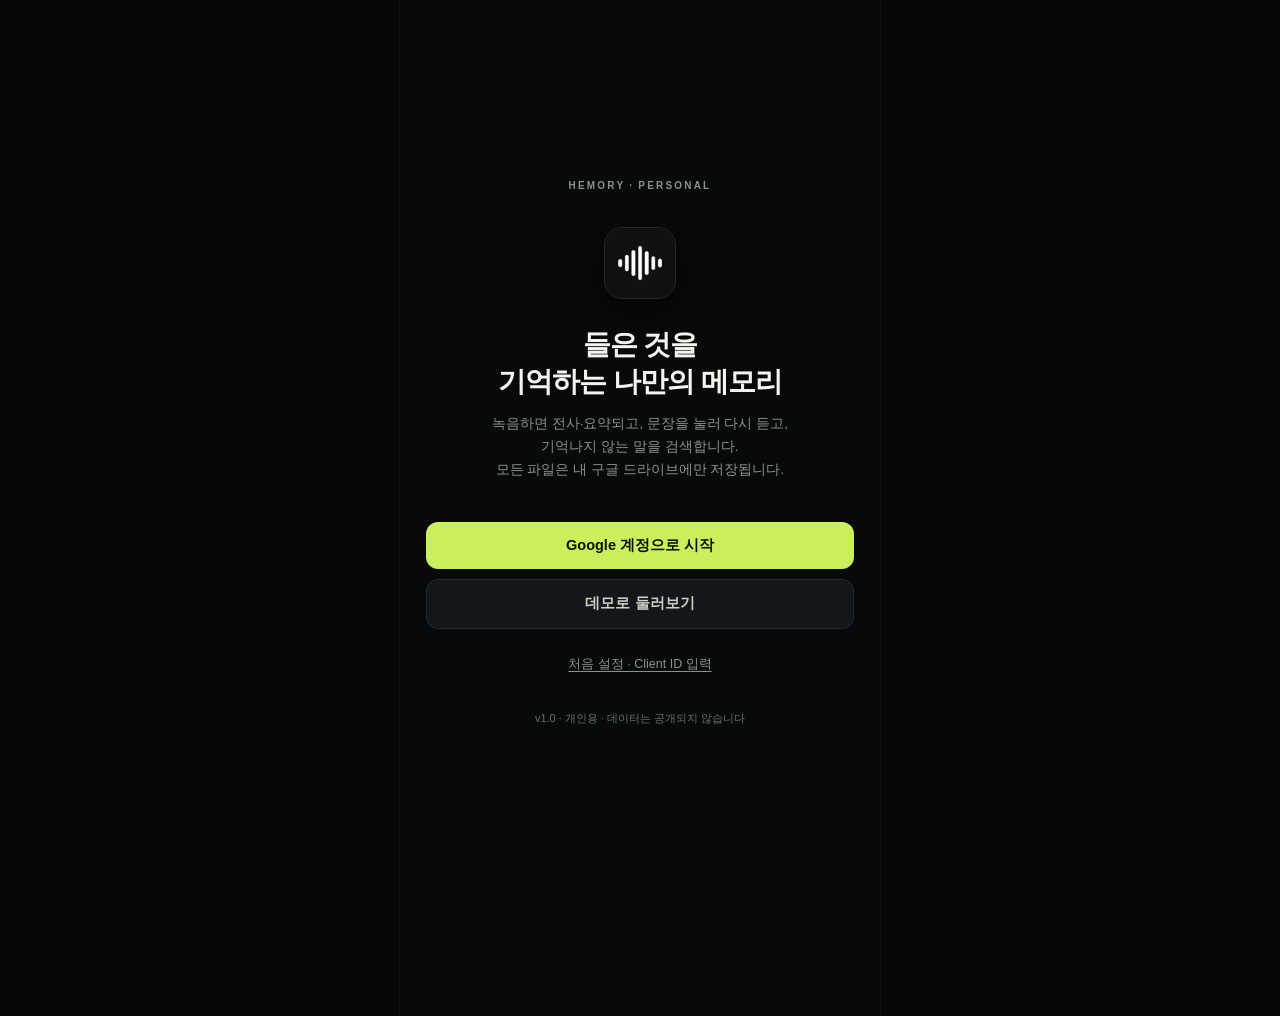
==== commit 57c3099d: "v1.5.1 — 타임라인에서 엎으면 녹음 시작, 탭하면 즉시 녹음, 앱 전환 복귀 시 이어서 녹음 - 뒤집어 녹음 설정 복원이 S.mode 확인 때문에 한 번도 실행되지 않던 de" ====
--- a/index.html
+++ b/index.html
@@ -7,14 +7,14 @@
 <meta name="description" content="내 드라이브에만 저장되는 개인 녹음·전사·검색 메모리">
 <meta name="apple-mobile-web-app-capable" content="yes">
 <meta name="mobile-web-app-capable" content="yes">
-<meta name="apple-mobile-web-app-status-bar-style" content="black">
+<meta name="apple-mobile-web-app-status-bar-style" content="black-translucent">
 <meta name="apple-mobile-web-app-title" content="Hemory">
 <meta name="format-detection" content="telephone=no">
 <meta name="theme-color" content="#0a0b0c">
 <link rel="manifest" href="manifest.webmanifest">
 <link rel="apple-touch-icon" sizes="180x180" href="icons/icon-180.png">
 <link rel="icon" href="icons/favicon-32.png" sizes="32x32">
-<link rel="stylesheet" href="app.css">
+<link rel="stylesheet" href="app.css?v=1.5.1">
 <script src="https://accounts.google.com/gsi/client" async defer></script>
 </head>
 <body>
@@ -168,10 +168,11 @@
 <div id="sheet-root"></div>
 <div id="del-bar" class="del-bar" hidden></div>
 <div id="auto-bar" class="auto-bar" hidden></div>
+<div id="resume-bar" class="auto-bar" hidden></div>
 <button id="flip-chip" class="flip-chip" hidden></button>
 <div id="sleep-overlay" hidden><div class="so-body"><span class="so-dot"></span><span class="so-txt">녹음 중</span><span class="so-time" id="so-time">00:00</span></div><div class="so-hint">들면 자동으로 저장합니다</div></div>
 <div id="toast" class="toast" role="status" aria-live="polite"></div>
 
-<script type="module" src="js/app.js"></script>
+<script type="module" src="js/app.js?v=1.5.1"></script>
 </body>
 </html>
--- a/app.css
+++ b/app.css
@@ -42,7 +42,7 @@
   padding-top:var(--st);
   overflow-x:hidden;
 }
-.screen{display:none;padding-bottom:calc(104px + var(--sb))}
+.screen{display:none;padding-bottom:calc(116px + var(--sb))}
 .screen.active{display:block;animation:fade .22s var(--ease)}
 @keyframes fade{from{opacity:0;transform:translateY(4px)}to{opacity:1;transform:none}}
 
@@ -156,7 +156,6 @@
   border:1px solid rgba(168,206,88,.15);
   box-shadow:0 8px 22px rgba(0,0,0,.28), inset 0 1px 0 rgba(255,255,255,.03);
 }
-.blk::before{content:"";position:absolute;left:0;top:8px;bottom:8px;width:2px;border-radius:2px;background:var(--acc);box-shadow:0 0 8px rgba(201,239,92,.35)}
 .blk:active{transform:scale(.997)}
 .blk-range{display:block;font-size:11px;color:var(--acc-2);letter-spacing:.01em;font-variant-numeric:tabular-nums}
 .blk-wm{
@@ -175,7 +174,6 @@
 .blk[data-short="1"] .blk-title{margin-top:5px;font-size:15.5px;-webkit-line-clamp:1}
 .blk[data-short="1"] .blk-foot{display:none}
 .blk.pending{background:linear-gradient(155deg,rgba(255,255,255,.04),rgba(18,21,22,.95));border-style:dashed;border-color:var(--line-2)}
-.blk.pending::before{background:var(--muted-2);box-shadow:none}
 .blk.pending .blk-range{color:var(--muted)}
 .blk.on{border-color:var(--acc);box-shadow:0 0 0 1px var(--acc),0 10px 26px rgba(0,0,0,.35)}
 .blk .ck{
@@ -361,7 +359,8 @@
 .sheet-title{margin:0;font-size:19px;line-height:1.3;letter-spacing:-.025em;font-weight:700;padding-right:34px}
 .sheet-sub{font-size:12px;color:var(--muted);margin-top:6px;display:flex;gap:8px;flex-wrap:wrap;align-items:center}
 .sheet-close{position:absolute;right:14px;top:22px;width:30px;height:30px;border-radius:50%;background:var(--surface-2);color:var(--ink-2);display:grid;place-items:center;font-size:13px}
-.sheet-body{flex:1 1 auto;overflow-y:auto;-webkit-overflow-scrolling:touch;padding:0 0 24px}
+.sheet-body{flex:1 1 auto;overflow-y:auto;-webkit-overflow-scrolling:touch;padding:0 0 24px;scrollbar-width:none}
+.sheet-body::-webkit-scrollbar{display:none}
 .sheet-foot{flex:0 0 auto;border-top:1px solid var(--line);padding:10px 16px calc(10px + var(--sb));background:var(--bg-2)}
 
 /* ── 상세 ──────────────────────────────────── */
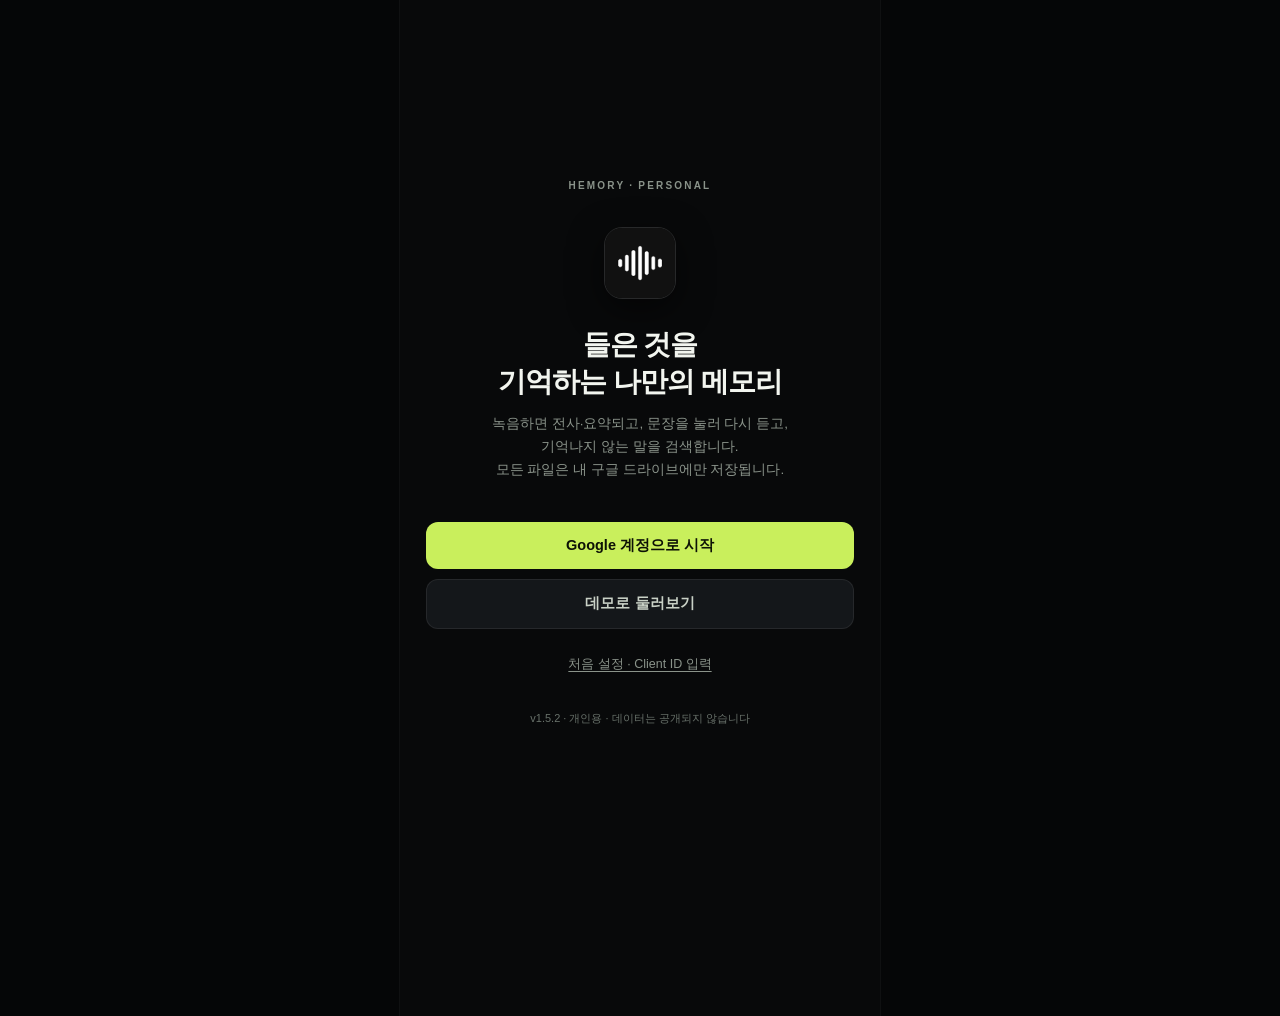
==== commit d6a17df1: "v1.5.2 — 모듈 로드 실패 핫픽스 배포(버전·캐시 키 갱신) - js/app.js 의 없는 export(leaseReady) import 제거 — 배포본이 첫 화면에서 멈추던" ====
--- a/index.html
+++ b/index.html
@@ -14,7 +14,7 @@
 <link rel="manifest" href="manifest.webmanifest">
 <link rel="apple-touch-icon" sizes="180x180" href="icons/icon-180.png">
 <link rel="icon" href="icons/favicon-32.png" sizes="32x32">
-<link rel="stylesheet" href="app.css?v=1.5.1">
+<link rel="stylesheet" href="app.css?v=1.5.2">
 <script src="https://accounts.google.com/gsi/client" async defer></script>
 </head>
 <body>
@@ -173,6 +173,6 @@
 <div id="sleep-overlay" hidden><div class="so-body"><span class="so-dot"></span><span class="so-txt">녹음 중</span><span class="so-time" id="so-time">00:00</span></div><div class="so-hint">들면 자동으로 저장합니다</div></div>
 <div id="toast" class="toast" role="status" aria-live="polite"></div>
 
-<script type="module" src="js/app.js?v=1.5.1"></script>
+<script type="module" src="js/app.js?v=1.5.2"></script>
 </body>
 </html>
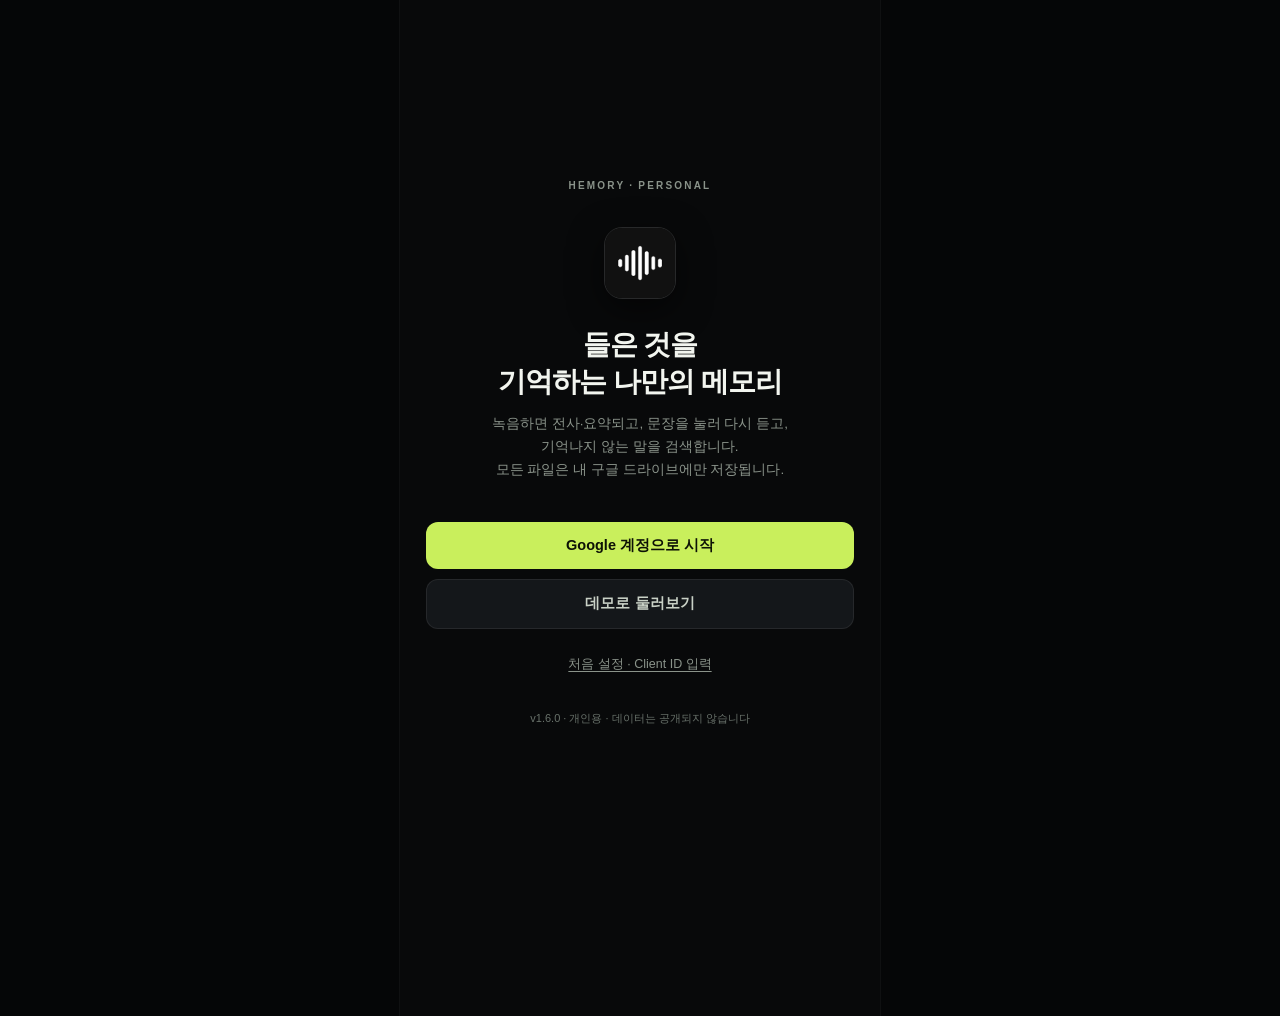
==== commit d55c8aa3: "v1.6.0 — 전사 완료 자동 반영 + 맥 파이프라인 상주 감시 앱 - 앱으로 돌아오면(visibilitychange·focus·pageshow) 즉시, 켜 둔 동안 20초(전사" ====
--- a/index.html
+++ b/index.html
@@ -14,7 +14,7 @@
 <link rel="manifest" href="manifest.webmanifest">
 <link rel="apple-touch-icon" sizes="180x180" href="icons/icon-180.png">
 <link rel="icon" href="icons/favicon-32.png" sizes="32x32">
-<link rel="stylesheet" href="app.css?v=1.5.2">
+<link rel="stylesheet" href="app.css?v=1.6.0">
 <script src="https://accounts.google.com/gsi/client" async defer></script>
 </head>
 <body>
@@ -173,6 +173,6 @@
 <div id="sleep-overlay" hidden><div class="so-body"><span class="so-dot"></span><span class="so-txt">녹음 중</span><span class="so-time" id="so-time">00:00</span></div><div class="so-hint">들면 자동으로 저장합니다</div></div>
 <div id="toast" class="toast" role="status" aria-live="polite"></div>
 
-<script type="module" src="js/app.js?v=1.5.2"></script>
+<script type="module" src="js/app.js?v=1.6.0"></script>
 </body>
 </html>
--- a/app.css
+++ b/app.css
@@ -475,6 +475,7 @@
 .so-txt{font-size:12px;letter-spacing:.2em}
 .so-time{font-size:12px;font-variant-numeric:tabular-nums;color:#585858}
 .so-hint{position:absolute;bottom:calc(var(--sb) + 30px);font-size:10.5px;color:#3a3a3a;letter-spacing:.04em}
+.so-hint.warn{color:#b9c79b;font-size:11.5px;letter-spacing:0}
 @keyframes sopulse{0%,100%{opacity:.22}50%{opacity:.85}}
 
 /* 예약 녹음 설정 */
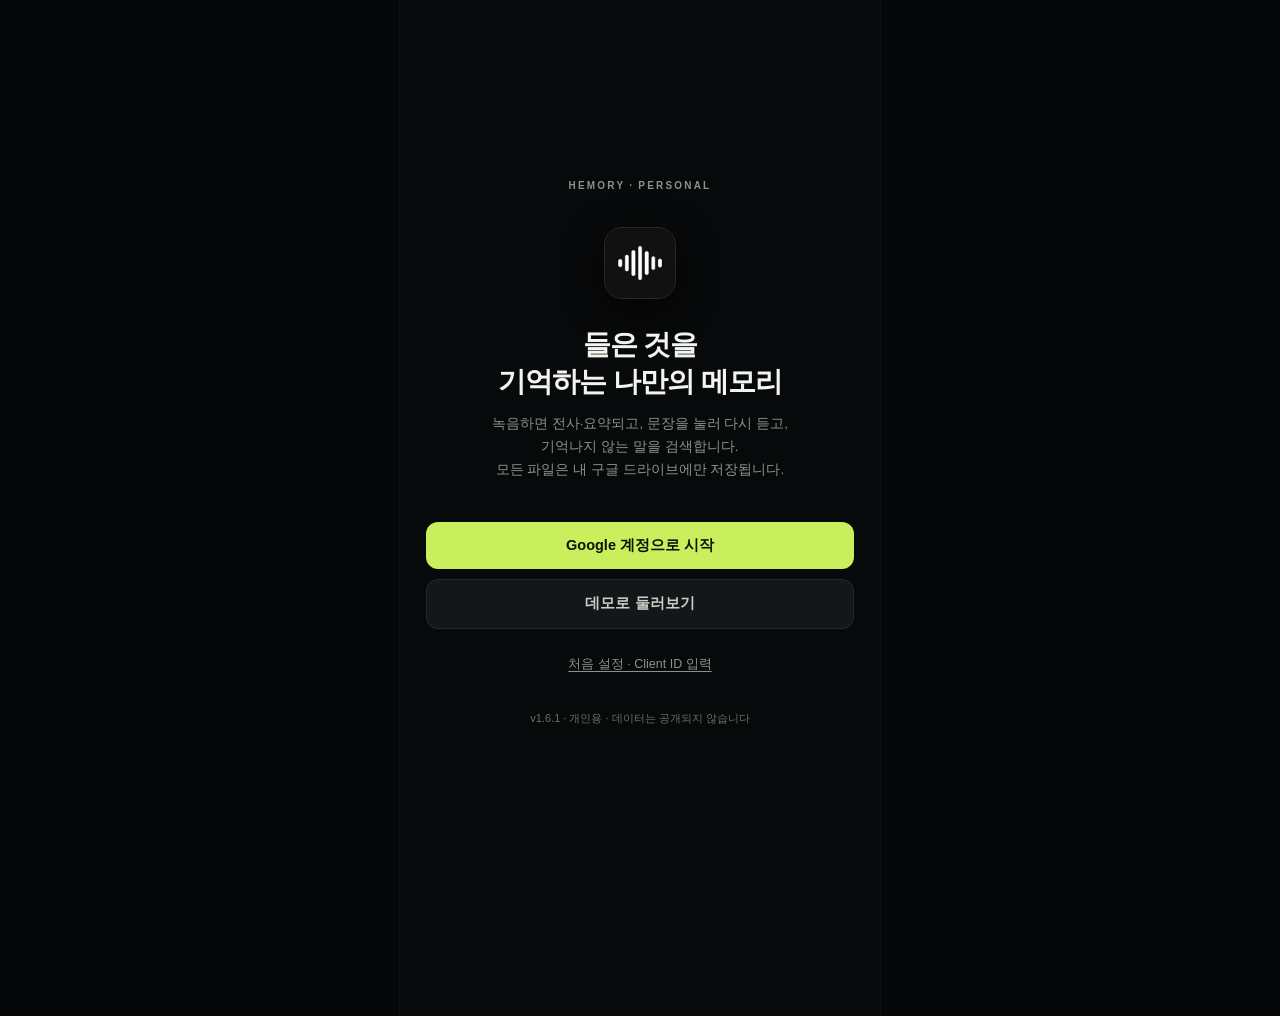
==== commit b777a54b: "v1.6.1 — 예약녹음 '말한 구간' 측정 복구 (클로드 검토 반영) - 원인: 무제스처(예약·엎기) 시작에서 iOS 가 AudioContext 를 suspend/'interru" ====
--- a/index.html
+++ b/index.html
@@ -14,7 +14,7 @@
 <link rel="manifest" href="manifest.webmanifest">
 <link rel="apple-touch-icon" sizes="180x180" href="icons/icon-180.png">
 <link rel="icon" href="icons/favicon-32.png" sizes="32x32">
-<link rel="stylesheet" href="app.css?v=1.6.0">
+<link rel="stylesheet" href="app.css?v=1.6.1">
 <script src="https://accounts.google.com/gsi/client" async defer></script>
 </head>
 <body>
@@ -173,6 +173,6 @@
 <div id="sleep-overlay" hidden><div class="so-body"><span class="so-dot"></span><span class="so-txt">녹음 중</span><span class="so-time" id="so-time">00:00</span></div><div class="so-hint">들면 자동으로 저장합니다</div></div>
 <div id="toast" class="toast" role="status" aria-live="polite"></div>
 
-<script type="module" src="js/app.js?v=1.6.0"></script>
+<script type="module" src="js/app.js?v=1.6.1"></script>
 </body>
 </html>
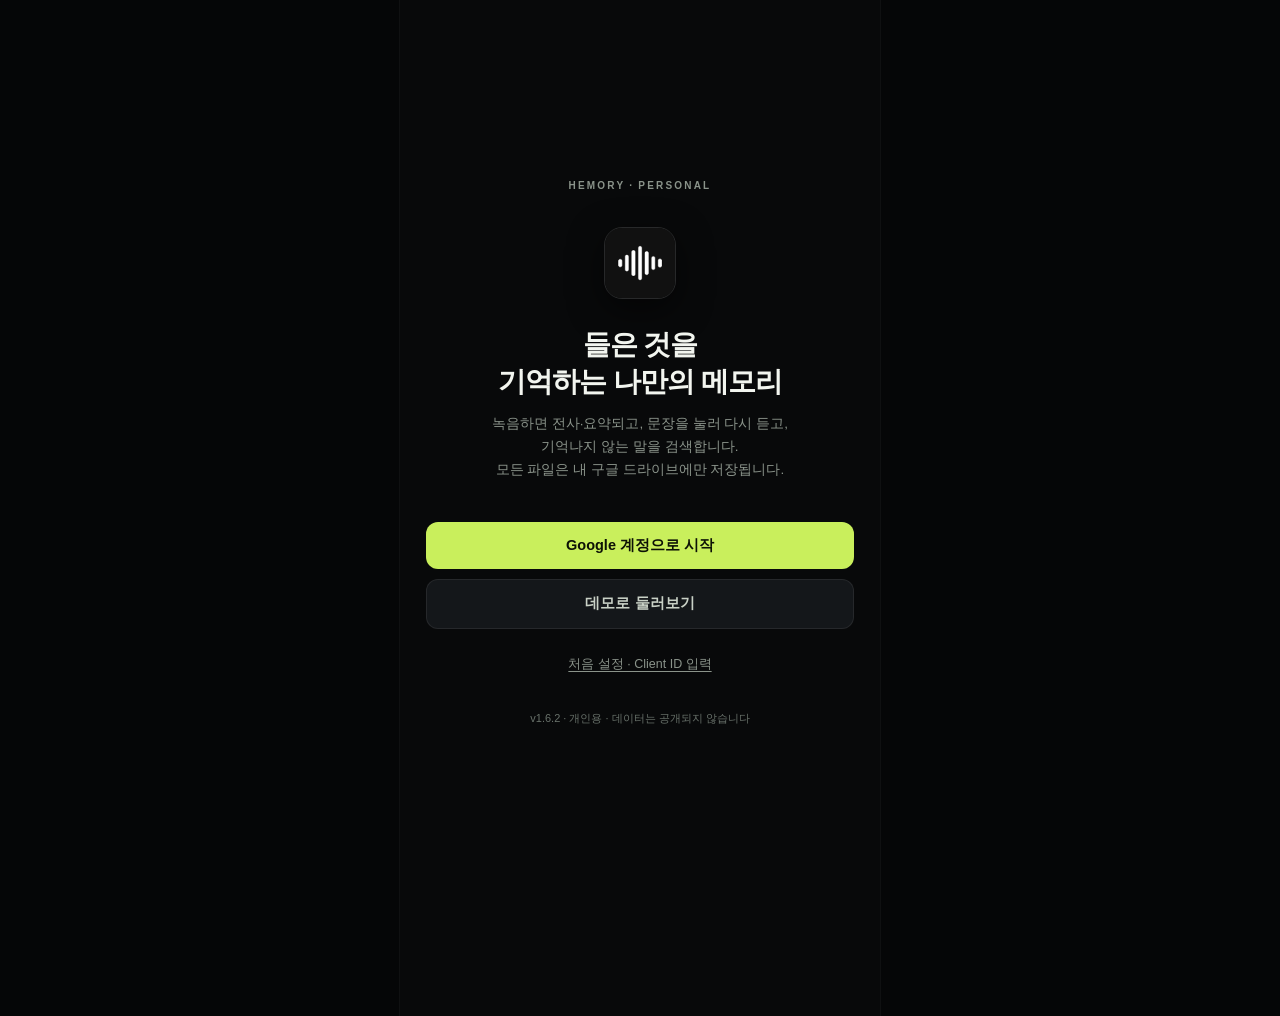
==== commit 90e17d32: "v1.6.2 — 예약 녹음 [종료]를 눌러도 다시 켜지던 문제 원인 3가지를 함께 고쳤다. ① 예약 바를 1초마다 innerHTML 로 통째로 다시 그려 손가락이 닿는 순간 종료 " ====
--- a/index.html
+++ b/index.html
@@ -14,7 +14,7 @@
 <link rel="manifest" href="manifest.webmanifest">
 <link rel="apple-touch-icon" sizes="180x180" href="icons/icon-180.png">
 <link rel="icon" href="icons/favicon-32.png" sizes="32x32">
-<link rel="stylesheet" href="app.css?v=1.6.1">
+<link rel="stylesheet" href="app.css?v=1.6.2">
 <script src="https://accounts.google.com/gsi/client" async defer></script>
 </head>
 <body>
@@ -173,6 +173,6 @@
 <div id="sleep-overlay" hidden><div class="so-body"><span class="so-dot"></span><span class="so-txt">녹음 중</span><span class="so-time" id="so-time">00:00</span></div><div class="so-hint">들면 자동으로 저장합니다</div></div>
 <div id="toast" class="toast" role="status" aria-live="polite"></div>
 
-<script type="module" src="js/app.js?v=1.6.1"></script>
+<script type="module" src="js/app.js?v=1.6.2"></script>
 </body>
 </html>
--- a/app.css
+++ b/app.css
@@ -453,6 +453,8 @@
 .ab-main b{display:block;font-size:12.5px;font-weight:600}
 .ab-main span{display:block;font-size:11px;color:var(--muted);font-variant-numeric:tabular-nums;white-space:nowrap;overflow:hidden;text-overflow:ellipsis}
 .ab-stop{flex:0 0 auto;font-size:12px;font-weight:600;padding:7px 12px;border-radius:10px;background:rgba(255,255,255,.1);color:var(--ink)}
+.ab-again{flex:0 0 auto;font-size:12px;font-weight:600;padding:7px 12px;border-radius:10px;background:var(--acc);color:#0b0b0c}
+.ab-dot.muted{background:var(--muted);animation:none}
 
 /* Google 연결이 필요할 때만 나오는 막대 */
 .conn-bar{
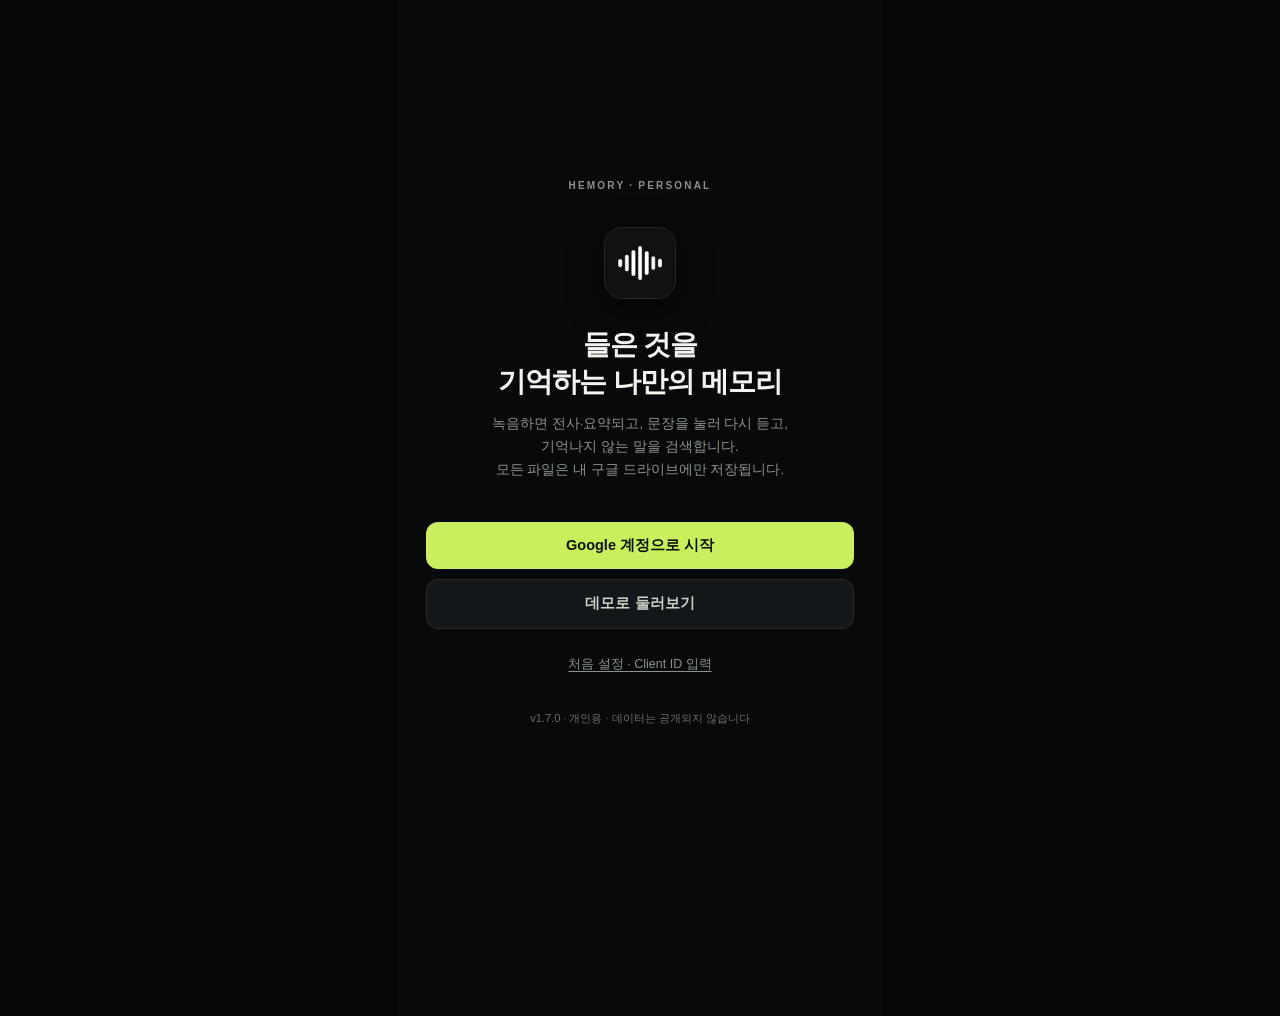
==== commit 79958173: "v1.7.0 — 나갔다 들어와도 마이크 access 없이 자동 재연결 + 업로드 재전송 큐·대기 중 레벨 미터 - 복귀·재실행 시 권한이 granted 이거나 이번 실행의 대여가 " ====
--- a/index.html
+++ b/index.html
@@ -14,7 +14,7 @@
 <link rel="manifest" href="manifest.webmanifest">
 <link rel="apple-touch-icon" sizes="180x180" href="icons/icon-180.png">
 <link rel="icon" href="icons/favicon-32.png" sizes="32x32">
-<link rel="stylesheet" href="app.css?v=1.6.2">
+<link rel="stylesheet" href="app.css?v=1.7.0">
 <script src="https://accounts.google.com/gsi/client" async defer></script>
 </head>
 <body>
@@ -55,7 +55,10 @@
         <span id="dn-month-text">2026 / 11</span>
         <svg viewBox="0 0 24 24" width="15" height="15" aria-hidden="true"><path d="m9 6 6 6-6 6" fill="none" stroke="currentColor" stroke-width="1.8" stroke-linecap="round" stroke-linejoin="round"/></svg>
       </button>
-      <button class="dn-today" id="btn-today">오늘로</button>
+      <div class="dn-right">
+        <button class="qdot" id="queue-dot" hidden aria-label="업로드 대기"><span class="qd-dot" aria-hidden="true"></span><span id="queue-n">0</span></button>
+        <button class="dn-today" id="btn-today">오늘로</button>
+      </div>
     </div>
 
     <div class="weekstrip" id="weekstrip" role="tablist" aria-label="요일별 날짜"></div>
@@ -173,6 +176,6 @@
 <div id="sleep-overlay" hidden><div class="so-body"><span class="so-dot"></span><span class="so-txt">녹음 중</span><span class="so-time" id="so-time">00:00</span></div><div class="so-hint">들면 자동으로 저장합니다</div></div>
 <div id="toast" class="toast" role="status" aria-live="polite"></div>
 
-<script type="module" src="js/app.js?v=1.6.2"></script>
+<script type="module" src="js/app.js?v=1.7.0"></script>
 </body>
 </html>
--- a/app.css
+++ b/app.css
@@ -119,6 +119,13 @@
 .dn-month svg{color:var(--muted);margin-top:2px}
 .dn-today{font-size:12.5px;color:var(--ink-2);padding:6px 2px;font-weight:600}
 .dn-today.on{color:var(--acc)}
+.dn-right{display:inline-flex;align-items:center;gap:10px}
+/* v1.7 — 업로드 대기 배지(탭하면 지금 올리기) */
+.qdot{display:inline-flex;align-items:center;gap:5px;height:24px;padding:0 9px;border-radius:999px;background:rgba(201,239,92,.1);border:1px solid rgba(201,239,92,.32);color:var(--acc);font-size:11px;font-weight:700;font-variant-numeric:tabular-nums;letter-spacing:0}
+.qdot[hidden]{display:none}
+.qdot .qd-dot{width:6px;height:6px;border-radius:50%;background:var(--acc);animation:sopulse 1.8s infinite}
+.qdot[data-fails="1"]{background:rgba(255,99,99,.1);border-color:rgba(255,99,99,.34);color:var(--danger)}
+.qdot[data-fails="1"] .qd-dot{background:var(--danger);animation:none}
 
 /* 주간 캘린더 */
 .weekstrip{display:grid;grid-template-columns:repeat(7,1fr);gap:2px;padding:4px 10px 10px}
@@ -438,6 +445,14 @@
 .flip-chip[data-state="need-tap"] .fc-dot{background:var(--acc-2);box-shadow:0 0 0 3px rgba(201,239,92,.16)}
 .flip-chip[data-state="denied"] .fc-dot,.flip-chip[data-state="nosignal"] .fc-dot{background:var(--danger)}
 .flip-chip:active{transform:translateX(-50%) scale(.99)}
+/* v1.7 — 뒤집어 녹음 칩 안의 마이크 레벨 미터(대기 중에도 마이크가 살아 있는지 확인) */
+.fc-meter{display:inline-flex;align-items:flex-end;gap:2px;height:12px;margin-left:3px;flex:0 0 auto}
+.fc-meter[hidden]{display:none}
+.fc-meter i{width:3px;height:4px;border-radius:2px;background:rgba(255,255,255,.18);transition:height .12s ease,background .12s ease}
+.fc-meter i.on{background:var(--acc);height:11px}
+.fc-meter[data-s="waiting"] i,.fc-meter[data-s="silent"] i{background:rgba(255,255,255,.16);height:3px}
+.fc-meter[data-s="nosignal"] i,.fc-meter[data-s="lost"] i{background:rgba(255,99,99,.55);height:5px}
+.fc-meter[data-s="interrupted"] i{background:rgba(201,239,92,.4);height:4px}
 
 /* 뒤집어 녹음 — 설정의 센서 실시간 표시 */
 .flip-test{margin:10px 0 2px;border:1px solid var(--line);border-radius:14px;overflow:hidden;background:var(--surface)}
